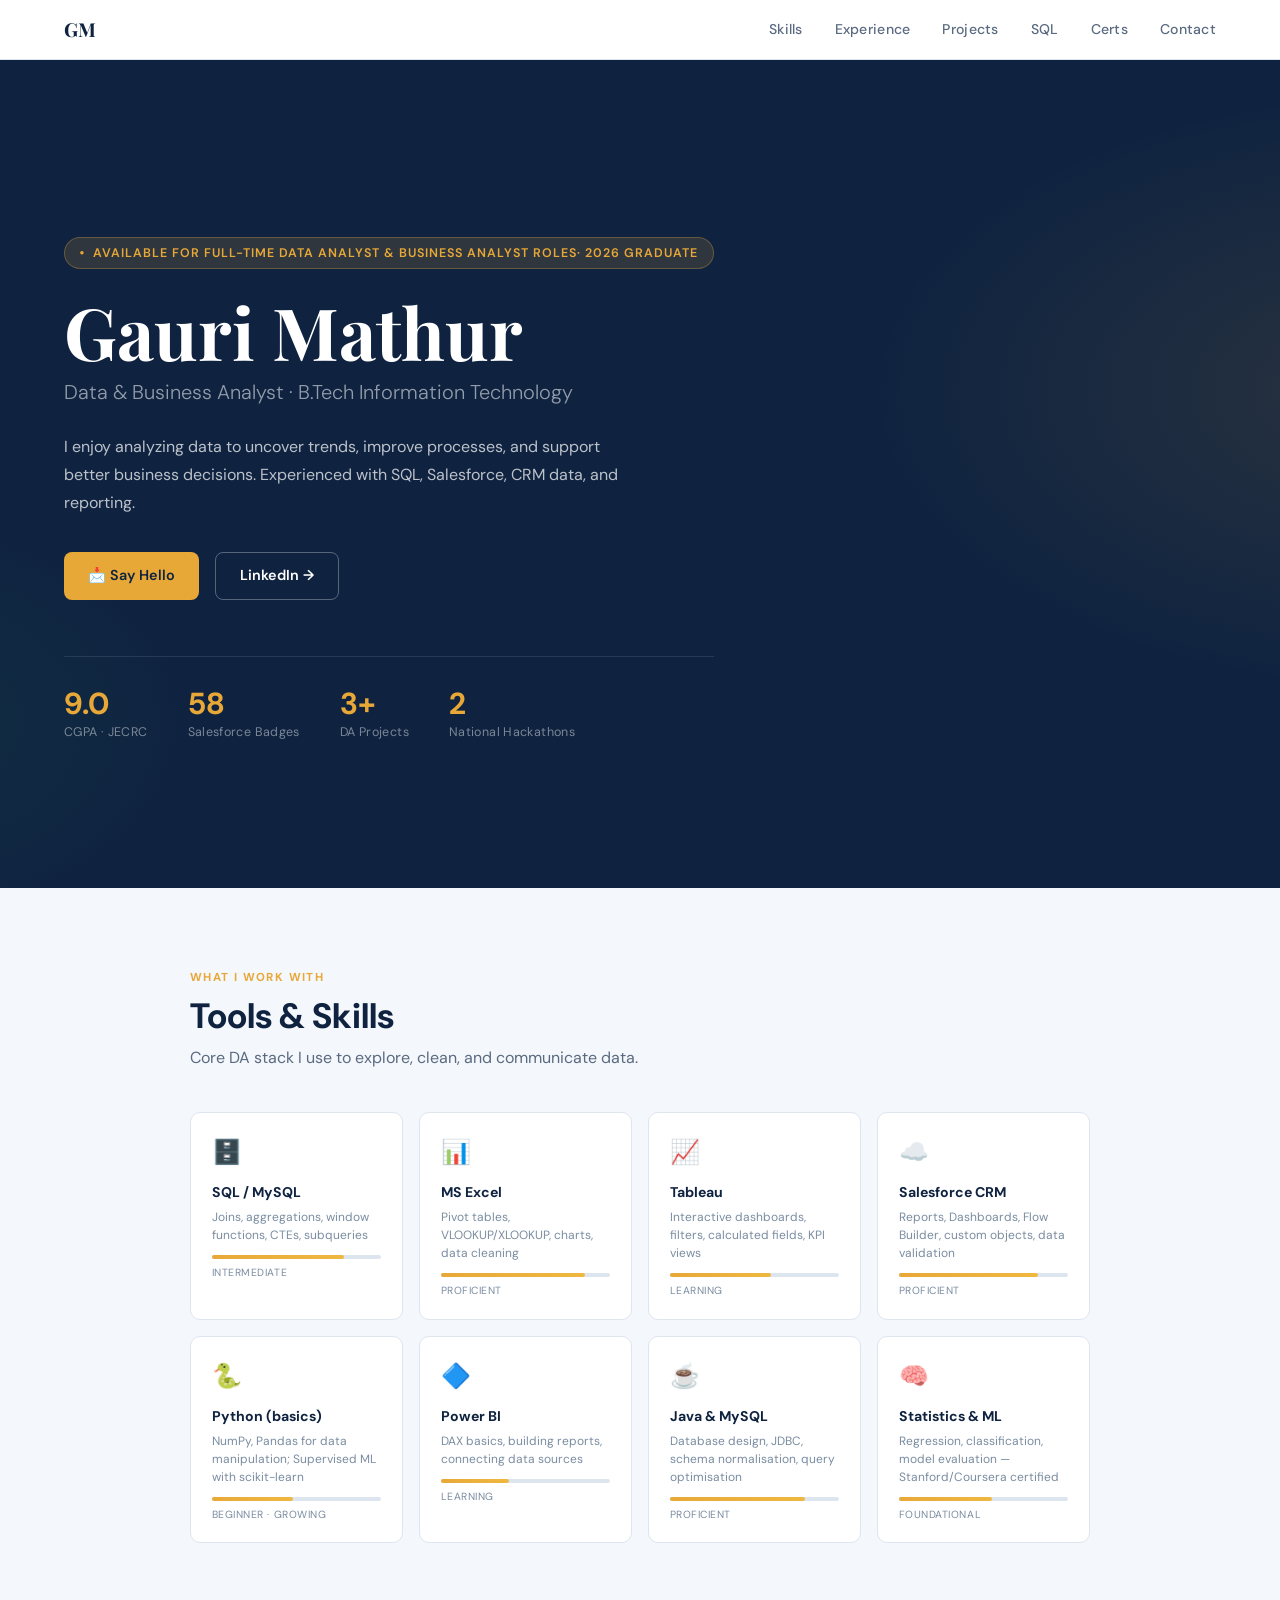
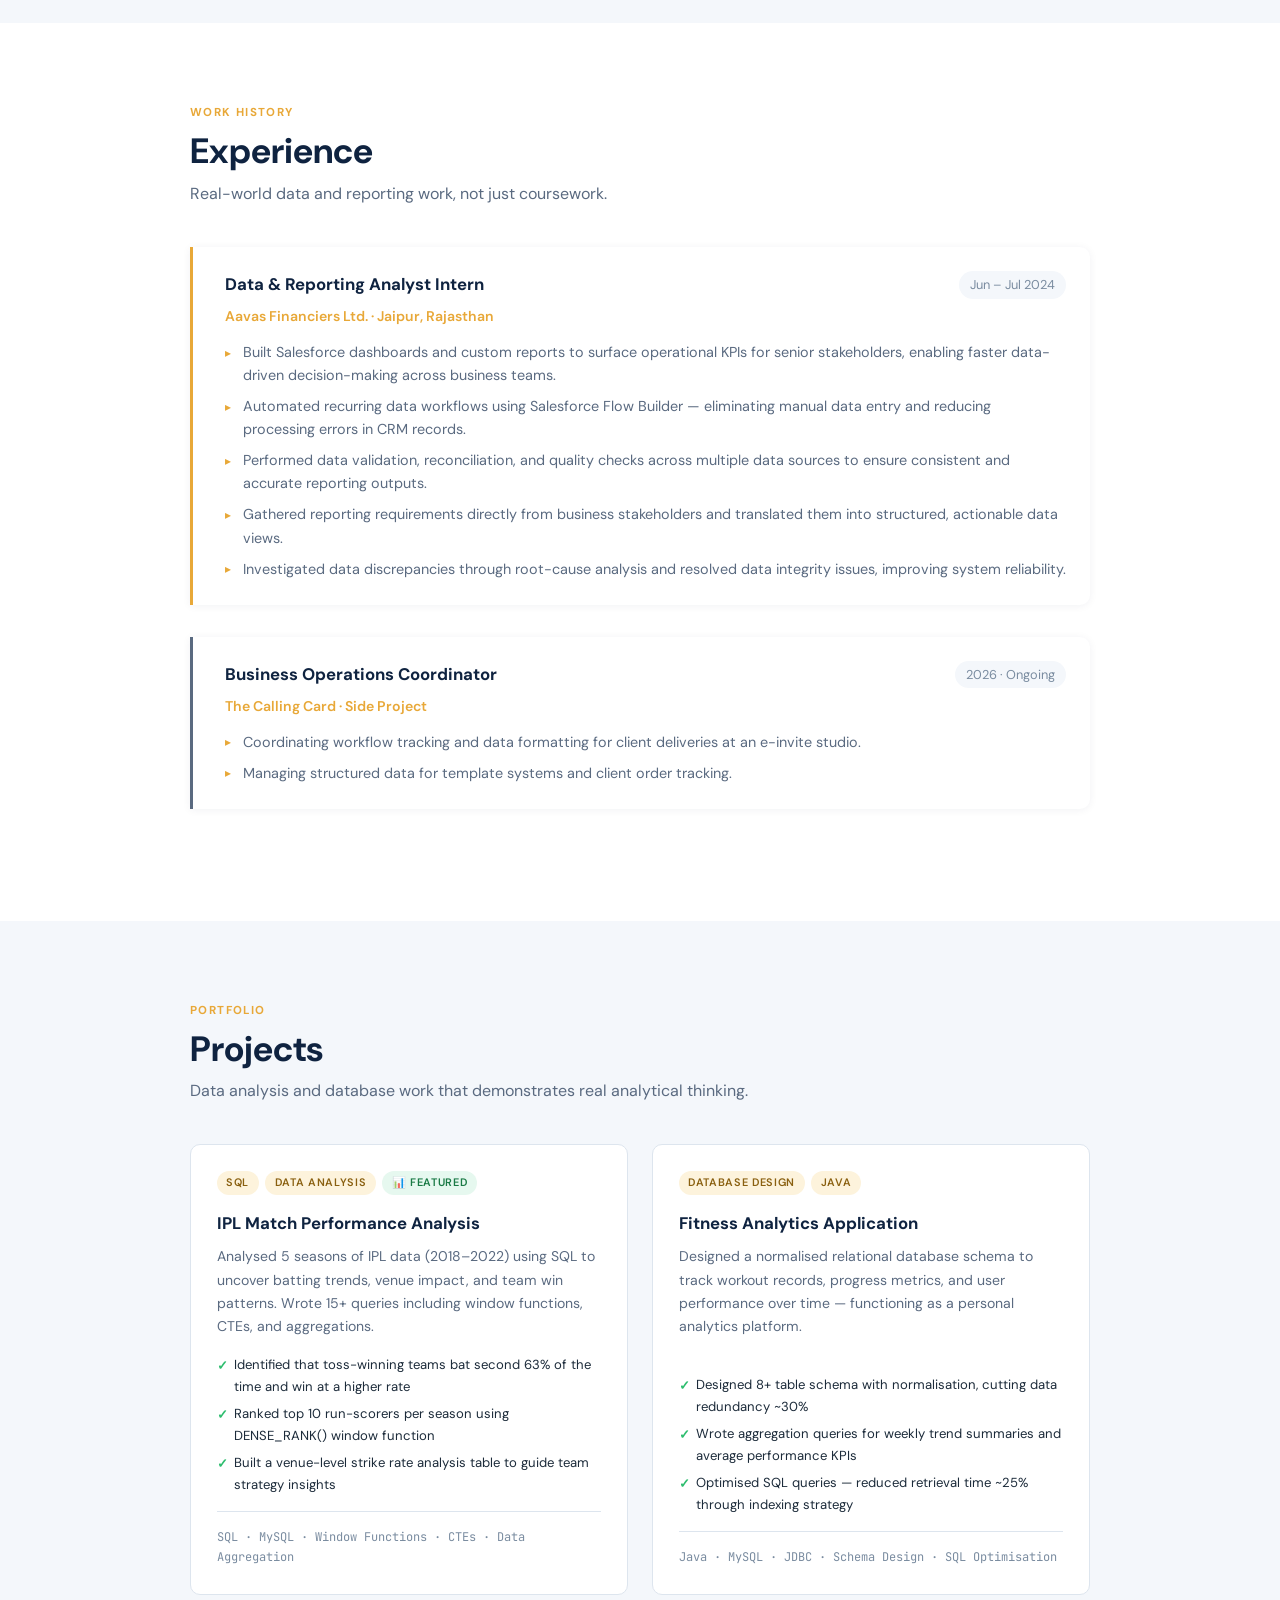
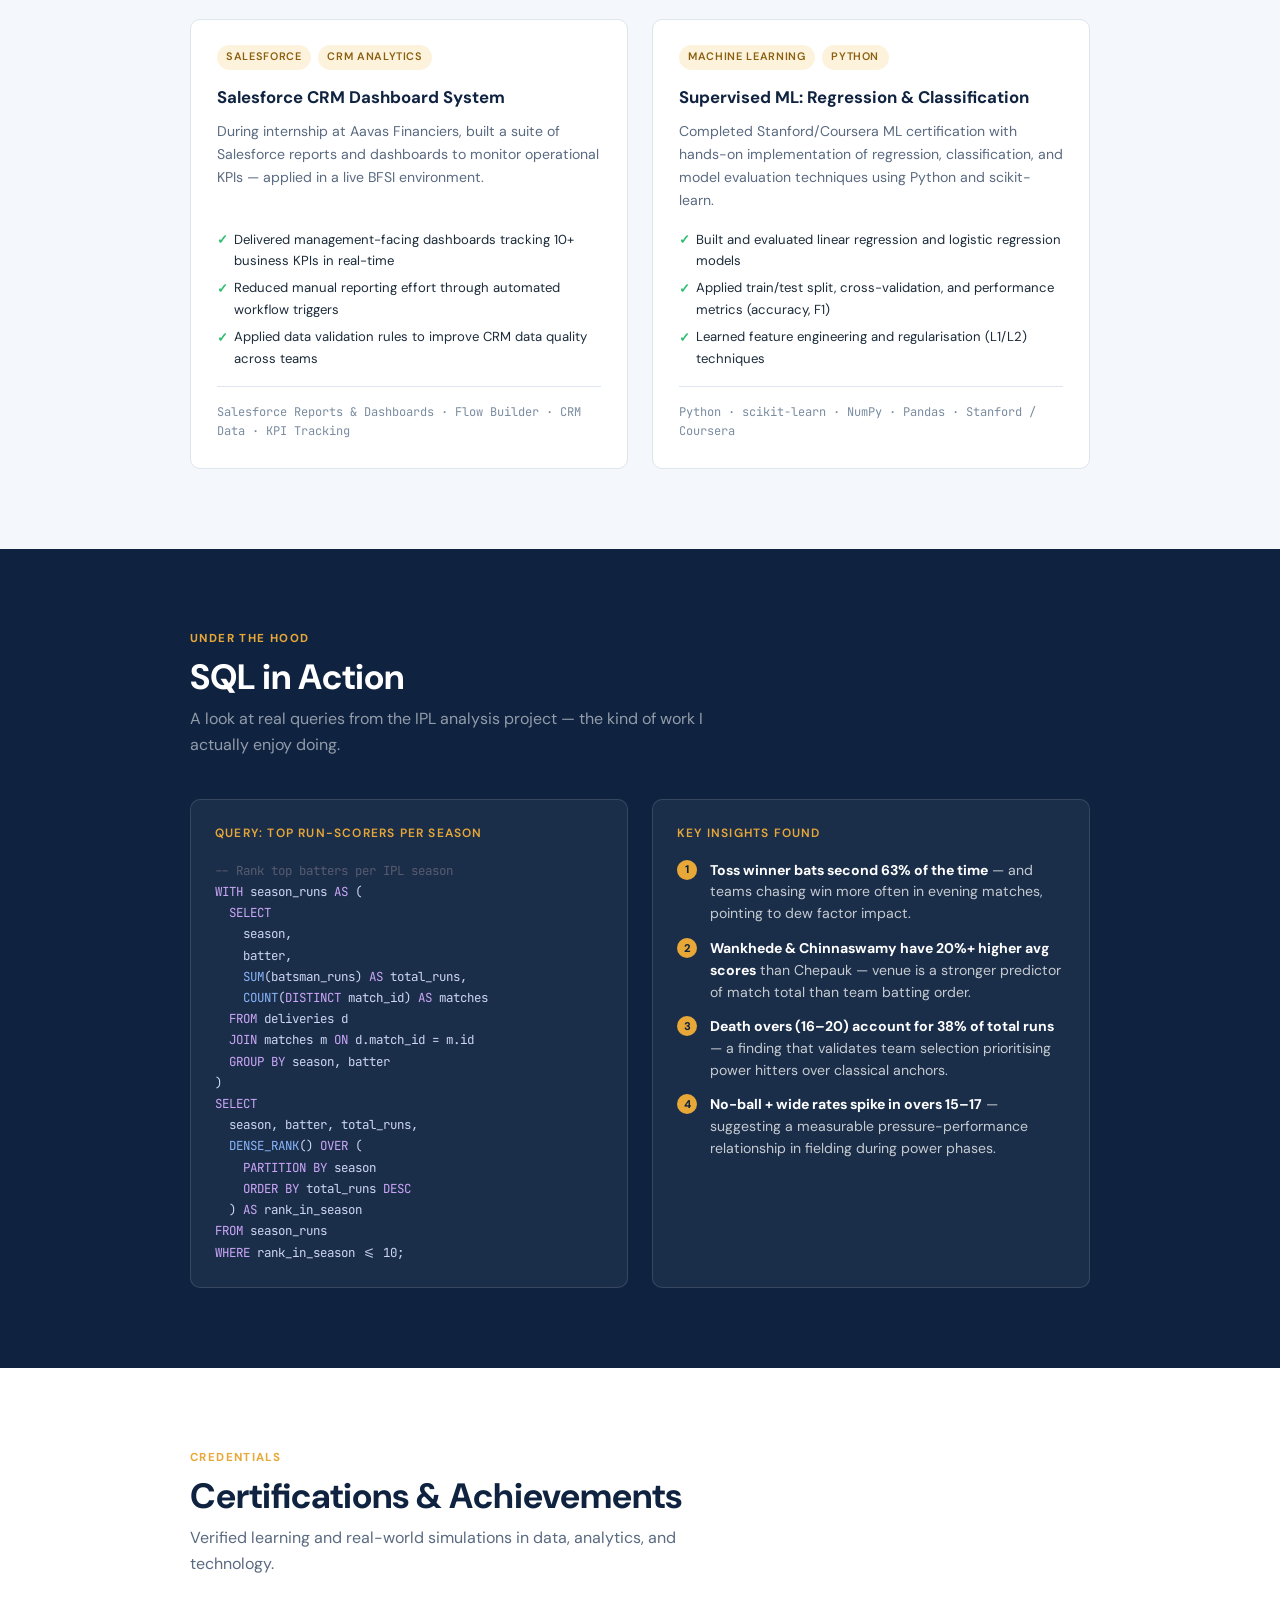
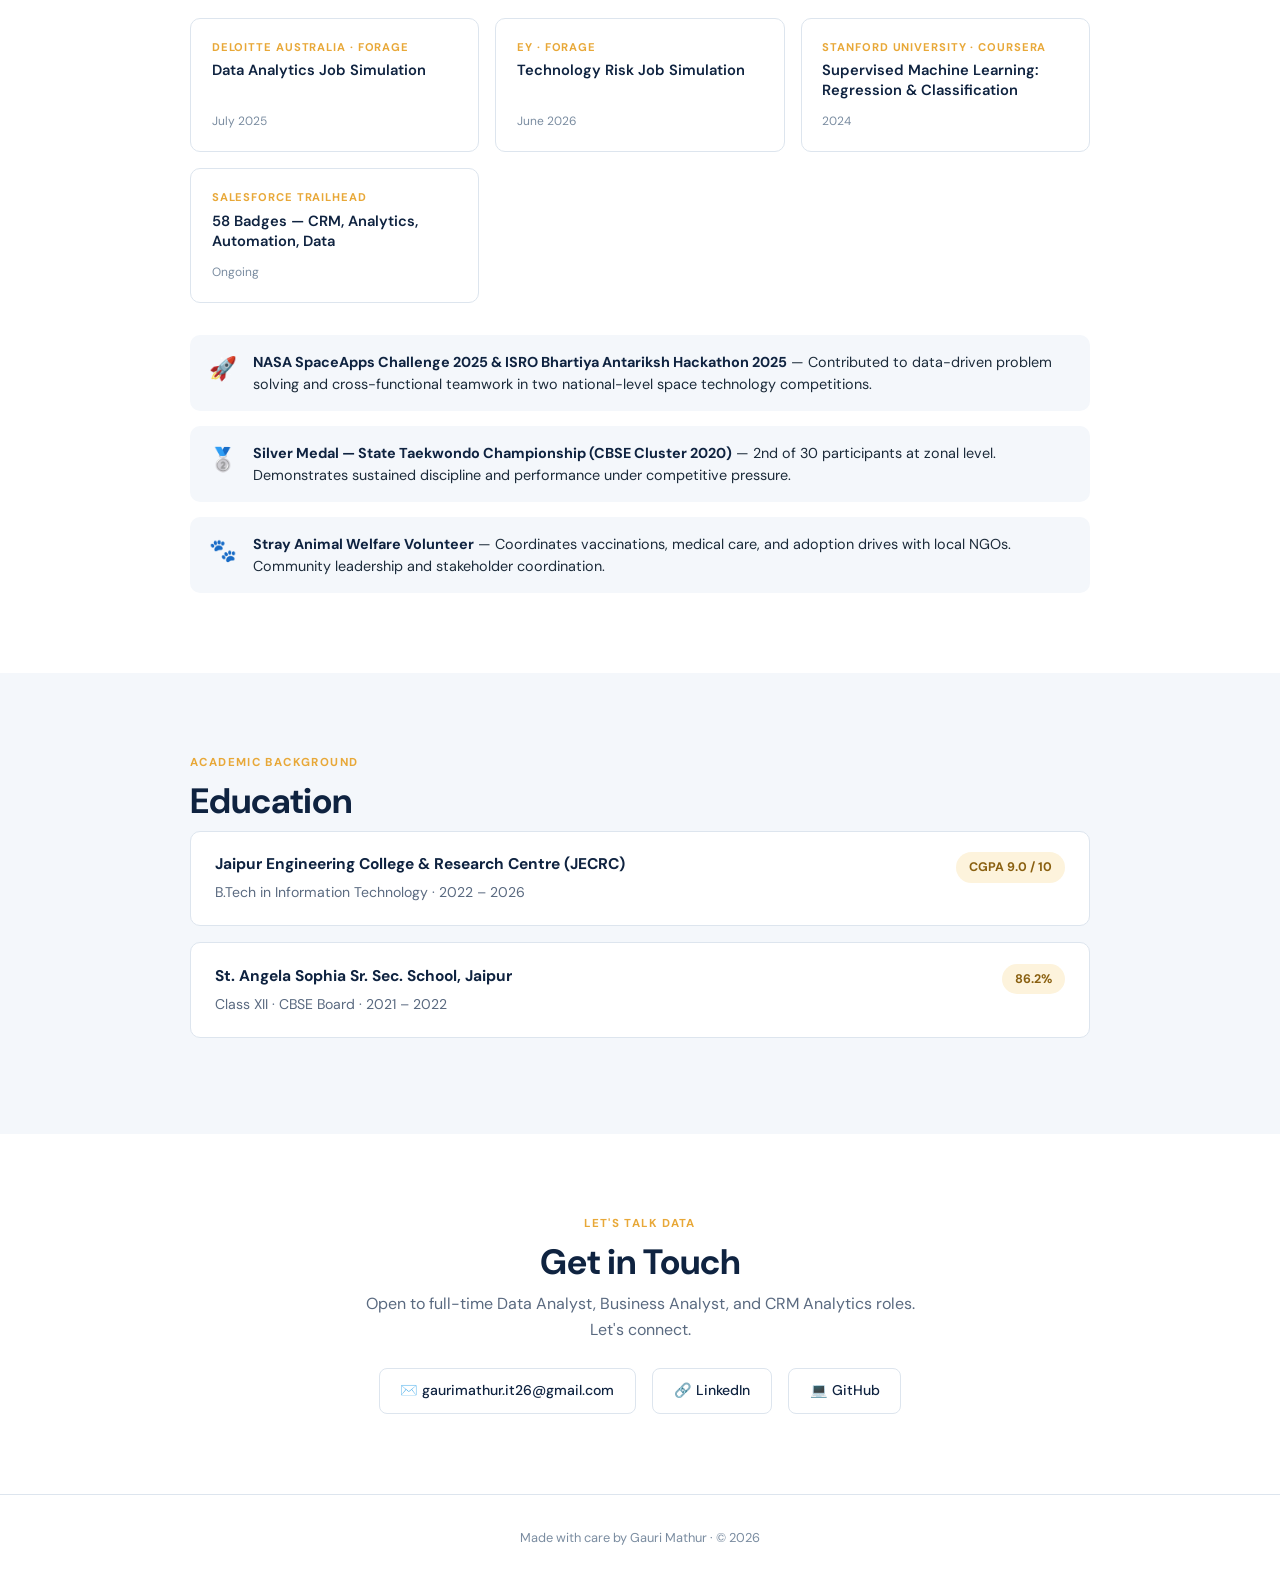
==== index.html @ 4545f0c1 "index.html" ====
<!DOCTYPE html>
<html lang="en">
<head>
  <meta charset="UTF-8" />
  <meta name="viewport" content="width=device-width, initial-scale=1.0" />
  <title>Gauri Mathur | Data Analyst</title>
  <link rel="preconnect" href="https://fonts.googleapis.com" />
  <link href="https://fonts.googleapis.com/css2?family=DM+Sans:ital,wght@0,300;0,400;0,500;0,600;1,400&family=Playfair+Display:wght@700&family=JetBrains+Mono:wght@400;500&display=swap" rel="stylesheet" />
  <style>
    *, *::before, *::after { box-sizing: border-box; margin: 0; padding: 0; }

    :root {
      --navy:    #0F2340;
      --navy-mid:#1A3560;
      --amber:   #E8A838;
      --amber-lt:#FDF3DC;
      --slate:   #5A6A80;
      --ice:     #F4F7FB;
      --white:   #FFFFFF;
      --text:    #1C2B3A;
      --muted:   #7A8CA0;
      --border:  #DDE5EE;
      --green:   #2DBD6E;
      --radius:  10px;
    }

    html { scroll-behavior: smooth; }

    body {
      font-family: 'DM Sans', sans-serif;
      color: var(--text);
      background: var(--white);
      line-height: 1.65;
      font-size: 16px;
    }

    /* ── NAV ── */
    nav {
      position: sticky; top: 0; z-index: 100;
      background: rgba(255,255,255,0.92);
      backdrop-filter: blur(12px);
      border-bottom: 1px solid var(--border);
      padding: 0 5%;
      display: flex; align-items: center; justify-content: space-between;
      height: 60px;
    }
    .nav-logo {
      font-family: 'Playfair Display', serif;
      font-size: 1.2rem; color: var(--navy); font-weight: 700;
      text-decoration: none;
    }
    .nav-links { display: flex; gap: 2rem; list-style: none; }
    .nav-links a {
      text-decoration: none; color: var(--slate);
      font-size: 0.88rem; font-weight: 500; letter-spacing: 0.02em;
      transition: color 0.2s;
    }
    .nav-links a:hover { color: var(--navy); }

    /* ── HERO ── */
    .hero {
      min-height: 92vh;
      background: var(--navy);
      display: flex; align-items: center;
      padding: 6rem 5% 4rem;
      position: relative; overflow: hidden;
    }
    .hero::before {
      content: '';
      position: absolute; inset: 0;
      background: radial-gradient(ellipse 70% 60% at 110% 40%, rgba(232,168,56,0.12) 0%, transparent 60%),
                  radial-gradient(ellipse 50% 50% at -10% 80%, rgba(45,189,110,0.08) 0%, transparent 50%);
    }
    .hero-inner { max-width: 820px; position: relative; z-index: 1; }
    .hero-eyebrow {
      display: inline-flex; align-items: center; gap: 0.5rem;
      background: rgba(232,168,56,0.15); border: 1px solid rgba(232,168,56,0.3);
      border-radius: 100px; padding: 0.3rem 0.9rem;
      font-size: 0.78rem; font-weight: 600; letter-spacing: 0.08em;
      color: var(--amber); text-transform: uppercase;
      margin-bottom: 1.4rem;
    }
    .hero-eyebrow::before { content: '●'; font-size: 0.5rem; animation: pulse 2s infinite; }
    @keyframes pulse { 0%,100%{opacity:1} 50%{opacity:0.3} }

    h1 {
      font-family: 'Playfair Display', serif;
      font-size: clamp(2.8rem, 6vw, 4.5rem);
      line-height: 1.1; color: var(--white);
      margin-bottom: 0.3rem;
    }
    .hero-sub {
      font-size: clamp(1rem, 2vw, 1.25rem);
      color: rgba(255,255,255,0.55);
      margin-bottom: 1.5rem; font-weight: 300;
    }
    .hero-desc {
      font-size: 1rem; color: rgba(255,255,255,0.72);
      max-width: 580px; margin-bottom: 2.2rem; line-height: 1.75;
    }
    .hero-ctas { display: flex; gap: 1rem; flex-wrap: wrap; }
    .btn {
      display: inline-flex; align-items: center; gap: 0.4rem;
      padding: 0.7rem 1.5rem; border-radius: 8px;
      font-size: 0.9rem; font-weight: 600; text-decoration: none;
      transition: all 0.2s; cursor: pointer; border: none;
    }
    .btn-amber { background: var(--amber); color: var(--navy); }
    .btn-amber:hover { background: #f0b840; transform: translateY(-1px); }
    .btn-outline { background: transparent; color: var(--white); border: 1.5px solid rgba(255,255,255,0.3); }
    .btn-outline:hover { border-color: rgba(255,255,255,0.7); background: rgba(255,255,255,0.07); }

    .hero-stats {
      margin-top: 3.5rem; display: flex; gap: 2.5rem; flex-wrap: wrap;
      padding-top: 2rem; border-top: 1px solid rgba(255,255,255,0.1);
    }
    .stat { }
    .stat-num { font-size: 1.9rem; font-weight: 700; color: var(--amber); line-height: 1; }
    .stat-label { font-size: 0.78rem; color: rgba(255,255,255,0.45); margin-top: 0.2rem; letter-spacing: 0.03em; }

    /* ── SECTIONS ── */
    section { padding: 5rem 5%; }
    .section-inner { max-width: 900px; margin: 0 auto; }
    .section-tag {
      font-size: 0.72rem; font-weight: 700; letter-spacing: 0.12em;
      color: var(--amber); text-transform: uppercase; margin-bottom: 0.5rem;
    }
    h2 {
      font-size: clamp(1.7rem, 3vw, 2.2rem);
      font-weight: 700; color: var(--navy); margin-bottom: 0.5rem; line-height: 1.2;
    }
    .section-lead { color: var(--slate); font-size: 1rem; margin-bottom: 2.5rem; max-width: 560px; }

    /* ── SKILLS DASHBOARD ── */
    #skills { background: var(--ice); }
    .skills-grid {
      display: grid;
      grid-template-columns: repeat(auto-fill, minmax(200px, 1fr));
      gap: 1rem;
    }
    .skill-card {
      background: var(--white); border-radius: var(--radius);
      border: 1px solid var(--border);
      padding: 1.2rem 1.3rem;
      transition: box-shadow 0.2s, transform 0.2s;
    }
    .skill-card:hover { box-shadow: 0 4px 20px rgba(15,35,64,0.1); transform: translateY(-2px); }
    .skill-card-icon { font-size: 1.5rem; margin-bottom: 0.6rem; }
    .skill-card-name { font-size: 0.88rem; font-weight: 700; color: var(--navy); margin-bottom: 0.25rem; }
    .skill-card-desc { font-size: 0.75rem; color: var(--muted); line-height: 1.5; }
    .skill-bar { margin-top: 0.7rem; height: 4px; background: var(--border); border-radius: 2px; }
    .skill-bar-fill { height: 100%; border-radius: 2px; background: linear-gradient(90deg, var(--amber), #f0b840); }
    .skill-level { font-size: 0.65rem; color: var(--muted); margin-top: 0.3rem; letter-spacing: 0.05em; }

    /* ── EXPERIENCE ── */
    .exp-card {
      border-left: 3px solid var(--amber);
      padding: 1.5rem 1.5rem 1.5rem 2rem;
      margin-bottom: 2rem;
      background: var(--white);
      border-radius: 0 var(--radius) var(--radius) 0;
      box-shadow: 0 1px 8px rgba(15,35,64,0.06);
    }
    .exp-header { display: flex; justify-content: space-between; flex-wrap: wrap; gap: 0.5rem; margin-bottom: 0.4rem; }
    .exp-title { font-size: 1.05rem; font-weight: 700; color: var(--navy); }
    .exp-date { font-size: 0.8rem; color: var(--muted); background: var(--ice); padding: 0.2rem 0.7rem; border-radius: 100px; white-space: nowrap; align-self: flex-start; }
    .exp-company { font-size: 0.88rem; color: var(--amber); font-weight: 600; margin-bottom: 0.8rem; }
    .exp-bullets { list-style: none; display: flex; flex-direction: column; gap: 0.5rem; }
    .exp-bullets li { font-size: 0.9rem; color: var(--slate); padding-left: 1.1rem; position: relative; line-height: 1.6; }
    .exp-bullets li::before { content: '▸'; position: absolute; left: 0; color: var(--amber); font-size: 0.75rem; top: 0.15rem; }

    /* ── PROJECTS ── */
    #projects { background: var(--ice); }
    .projects-grid { display: grid; gap: 1.5rem; grid-template-columns: repeat(auto-fill, minmax(380px, 1fr)); }
    .proj-card {
      background: var(--white); border-radius: var(--radius);
      border: 1px solid var(--border);
      padding: 1.6rem; display: flex; flex-direction: column;
      transition: box-shadow 0.2s, transform 0.2s;
    }
    .proj-card:hover { box-shadow: 0 6px 28px rgba(15,35,64,0.1); transform: translateY(-3px); }
    .proj-tag-row { display: flex; gap: 0.4rem; flex-wrap: wrap; margin-bottom: 0.9rem; }
    .proj-tag {
      font-size: 0.68rem; font-weight: 600; letter-spacing: 0.06em;
      padding: 0.2rem 0.6rem; border-radius: 100px;
      background: var(--amber-lt); color: #8a6010; text-transform: uppercase;
    }
    .proj-tag.green { background: #e6f8ef; color: #1a7a45; }
    .proj-title { font-size: 1.05rem; font-weight: 700; color: var(--navy); margin-bottom: 0.5rem; }
    .proj-desc { font-size: 0.88rem; color: var(--slate); flex: 1; line-height: 1.65; }
    .proj-outcomes { margin-top: 1rem; display: flex; flex-direction: column; gap: 0.35rem; }
    .proj-outcome { font-size: 0.82rem; color: var(--text); display: flex; align-items: flex-start; gap: 0.4rem; }
    .proj-outcome::before { content: '✓'; color: var(--green); font-weight: 700; flex-shrink: 0; margin-top: 0.05rem; }
    .proj-tech { margin-top: 1rem; padding-top: 1rem; border-top: 1px solid var(--border); font-size: 0.75rem; color: var(--muted); font-family: 'JetBrains Mono', monospace; }

    /* ── SQL PROJECT SHOWCASE ── */
    #sql-project { background: var(--navy); }
    #sql-project h2 { color: var(--white); }
    #sql-project .section-tag { color: var(--amber); }
    #sql-project .section-lead { color: rgba(255,255,255,0.55); }
    .sql-grid { display: grid; grid-template-columns: 1fr 1fr; gap: 1.5rem; }
    .sql-panel {
      background: rgba(255,255,255,0.05); border: 1px solid rgba(255,255,255,0.12);
      border-radius: var(--radius); padding: 1.5rem;
    }
    .sql-panel-title { font-size: 0.75rem; font-weight: 600; letter-spacing: 0.1em; color: var(--amber); text-transform: uppercase; margin-bottom: 1rem; }
    .code-block {
      font-family: 'JetBrains Mono', monospace;
      font-size: 0.78rem; line-height: 1.7;
      color: #cdd6f4;
      white-space: pre;
      overflow-x: auto;
    }
    .code-block .kw { color: #cba6f7; }
    .code-block .fn { color: #89b4fa; }
    .code-block .str { color: #a6e3a1; }
    .code-block .cm { color: #585b70; }
    .insight-list { list-style: none; display: flex; flex-direction: column; gap: 0.8rem; }
    .insight-item { display: flex; gap: 0.8rem; align-items: flex-start; }
    .insight-num {
      background: var(--amber); color: var(--navy); font-size: 0.7rem; font-weight: 800;
      width: 20px; height: 20px; border-radius: 50%; display: flex; align-items: center; justify-content: center; flex-shrink: 0;
    }
    .insight-text { font-size: 0.88rem; color: rgba(255,255,255,0.75); line-height: 1.55; }
    .insight-text strong { color: var(--white); }

    /* ── CERTIFICATIONS ── */
    .cert-grid { display: grid; grid-template-columns: repeat(auto-fill, minmax(260px, 1fr)); gap: 1rem; }
    .cert-card {
      border: 1px solid var(--border); border-radius: var(--radius);
      padding: 1.2rem 1.3rem;
      display: flex; flex-direction: column; gap: 0.3rem;
      transition: border-color 0.2s;
    }
    .cert-card:hover { border-color: var(--amber); }
    .cert-issuer { font-size: 0.7rem; font-weight: 700; color: var(--amber); text-transform: uppercase; letter-spacing: 0.08em; }
    .cert-name { font-size: 0.92rem; font-weight: 600; color: var(--navy); line-height: 1.35; }
    .cert-date { font-size: 0.75rem; color: var(--muted); margin-top: auto; padding-top: 0.4rem; }

    .achieve-list { display: flex; flex-direction: column; gap: 0.9rem; margin-top: 2rem; }
    .achieve-item {
      display: flex; gap: 1rem; align-items: flex-start;
      padding: 1rem 1.2rem; background: var(--ice); border-radius: var(--radius);
    }
    .achieve-icon { font-size: 1.4rem; flex-shrink: 0; }
    .achieve-text { font-size: 0.9rem; color: var(--text); line-height: 1.55; }
    .achieve-text strong { color: var(--navy); }

    /* ── EDUCATION ── */
    #education { background: var(--ice); }
    .edu-card {
      background: var(--white); border-radius: var(--radius); border: 1px solid var(--border);
      padding: 1.3rem 1.5rem; margin-bottom: 1rem;
      display: flex; justify-content: space-between; align-items: flex-start; flex-wrap: wrap; gap: 0.5rem;
    }
    .edu-name { font-weight: 700; color: var(--navy); font-size: 0.97rem; margin-bottom: 0.2rem; }
    .edu-degree { font-size: 0.88rem; color: var(--slate); }
    .edu-grade { background: var(--amber-lt); color: #8a6010; font-size: 0.78rem; font-weight: 700; padding: 0.3rem 0.8rem; border-radius: 100px; white-space: nowrap; align-self: flex-start; }

    /* ── CONTACT ── */
    #contact { text-align: center; }
    .contact-links { display: flex; justify-content: center; gap: 1rem; flex-wrap: wrap; margin-top: 1.5rem; }
    .contact-chip {
      display: inline-flex; align-items: center; gap: 0.5rem;
      padding: 0.65rem 1.3rem; border-radius: 8px;
      border: 1.5px solid var(--border); color: var(--navy);
      font-size: 0.88rem; font-weight: 500; text-decoration: none;
      transition: all 0.2s;
    }
    .contact-chip:hover { border-color: var(--navy); background: var(--ice); }

    /* ── FOOTER ── */
    footer {
      text-align: center; padding: 2rem 5%;
      border-top: 1px solid var(--border);
      font-size: 0.8rem; color: var(--muted);
    }

    /* ── RESPONSIVE ── */
    @media (max-width: 640px) {
      nav { padding: 0 4%; }
      .nav-links { gap: 1.2rem; }
      section { padding: 3.5rem 5%; }
      .sql-grid { grid-template-columns: 1fr; }
      .projects-grid { grid-template-columns: 1fr; }
      .hero-stats { gap: 1.5rem; }
    }
    @media (prefers-reduced-motion: reduce) {
      * { animation: none !important; transition: none !important; }
    }
  </style>
</head>
<body>

<!-- NAV -->
<nav>
  <a class="nav-logo" href="#">GM</a>
  <ul class="nav-links">
    <li><a href="#skills">Skills</a></li>
    <li><a href="#experience">Experience</a></li>
    <li><a href="#projects">Projects</a></li>
    <li><a href="#sql-project">SQL</a></li>
    <li><a href="#certifications">Certs</a></li>
    <li><a href="#contact">Contact</a></li>
  </ul>
</nav>

<!-- HERO -->
<section class="hero" id="home">
  <div class="hero-inner">
    <div class="hero-eyebrow">Available for Full-Time Data Analyst & Business Analyst Roles· 2026 Graduate</div>
    <h1>Gauri Mathur</h1>
    <p class="hero-sub">Data & Business Analyst · B.Tech Information Technology</p>
    <p class="hero-desc">
     I enjoy analyzing data to uncover trends, improve processes, and support better business decisions. Experienced with SQL, Salesforce, CRM data, and reporting.
    <div class="hero-ctas">
      <a class="btn btn-amber" href="mailto:gaurimathur.it26@gmail.com">📩 Say Hello</a>
      <a class="btn btn-outline" href="https://www.linkedin.com/in/gauri--mathur/" target="_blank">LinkedIn →</a>
    </div>
    <div class="hero-stats">
      <div class="stat"><div class="stat-num">9.0</div><div class="stat-label">CGPA · JECRC</div></div>
      <div class="stat"><div class="stat-num">58</div><div class="stat-label">Salesforce Badges</div></div>
      <div class="stat"><div class="stat-num">3+</div><div class="stat-label">DA Projects</div></div>
      <div class="stat"><div class="stat-num">2</div><div class="stat-label">National Hackathons</div></div>
    </div>
  </div>
</section>

<!-- SKILLS -->
<section id="skills">
  <div class="section-inner">
    <div class="section-tag">What I work with</div>
    <h2>Tools & Skills</h2>
    <p class="section-lead">Core DA stack I use to explore, clean, and communicate data.</p>
    <div class="skills-grid">
      <div class="skill-card">
        <div class="skill-card-icon">🗄️</div>
        <div class="skill-card-name">SQL / MySQL</div>
        <div class="skill-card-desc">Joins, aggregations, window functions, CTEs, subqueries</div>
        <div class="skill-bar"><div class="skill-bar-fill" style="width:78%"></div></div>
        <div class="skill-level">INTERMEDIATE</div>
      </div>
      <div class="skill-card">
        <div class="skill-card-icon">📊</div>
        <div class="skill-card-name">MS Excel</div>
        <div class="skill-card-desc">Pivot tables, VLOOKUP/XLOOKUP, charts, data cleaning</div>
        <div class="skill-bar"><div class="skill-bar-fill" style="width:85%"></div></div>
        <div class="skill-level">PROFICIENT</div>
      </div>
      <div class="skill-card">
        <div class="skill-card-icon">📈</div>
        <div class="skill-card-name">Tableau</div>
        <div class="skill-card-desc">Interactive dashboards, filters, calculated fields, KPI views</div>
        <div class="skill-bar"><div class="skill-bar-fill" style="width:60%"></div></div>
        <div class="skill-level">LEARNING</div>
      </div>
      <div class="skill-card">
        <div class="skill-card-icon">☁️</div>
        <div class="skill-card-name">Salesforce CRM</div>
        <div class="skill-card-desc">Reports, Dashboards, Flow Builder, custom objects, data validation</div>
        <div class="skill-bar"><div class="skill-bar-fill" style="width:82%"></div></div>
        <div class="skill-level">PROFICIENT</div>
      </div>
      <div class="skill-card">
        <div class="skill-card-icon">🐍</div>
        <div class="skill-card-name">Python (basics)</div>
        <div class="skill-card-desc">NumPy, Pandas for data manipulation; Supervised ML with scikit-learn</div>
        <div class="skill-bar"><div class="skill-bar-fill" style="width:48%"></div></div>
        <div class="skill-level">BEGINNER · GROWING</div>
      </div>
      <div class="skill-card">
        <div class="skill-card-icon">🔷</div>
        <div class="skill-card-name">Power BI</div>
        <div class="skill-card-desc">DAX basics, building reports, connecting data sources</div>
        <div class="skill-bar"><div class="skill-bar-fill" style="width:40%"></div></div>
        <div class="skill-level">LEARNING</div>
      </div>
      <div class="skill-card">
        <div class="skill-card-icon">☕</div>
        <div class="skill-card-name">Java & MySQL</div>
        <div class="skill-card-desc">Database design, JDBC, schema normalisation, query optimisation</div>
        <div class="skill-bar"><div class="skill-bar-fill" style="width:80%"></div></div>
        <div class="skill-level">PROFICIENT</div>
      </div>
      <div class="skill-card">
        <div class="skill-card-icon">🧠</div>
        <div class="skill-card-name">Statistics & ML</div>
        <div class="skill-card-desc">Regression, classification, model evaluation — Stanford/Coursera certified</div>
        <div class="skill-bar"><div class="skill-bar-fill" style="width:55%"></div></div>
        <div class="skill-level">FOUNDATIONAL</div>
      </div>
    </div>
  </div>
</section>

<!-- EXPERIENCE -->
<section id="experience">
  <div class="section-inner">
    <div class="section-tag">Work History</div>
    <h2>Experience</h2>
    <p class="section-lead">Real-world data and reporting work, not just coursework.</p>

    <div class="exp-card">
      <div class="exp-header">
        <div class="exp-title">Data & Reporting Analyst Intern</div>
        <div class="exp-date">Jun – Jul 2024</div>
      </div>
      <div class="exp-company">Aavas Financiers Ltd. · Jaipur, Rajasthan</div>
      <ul class="exp-bullets">
        <li>Built Salesforce dashboards and custom reports to surface operational KPIs for senior stakeholders, enabling faster data-driven decision-making across business teams.</li>
        <li>Automated recurring data workflows using Salesforce Flow Builder — eliminating manual data entry and reducing processing errors in CRM records.</li>
        <li>Performed data validation, reconciliation, and quality checks across multiple data sources to ensure consistent and accurate reporting outputs.</li>
        <li>Gathered reporting requirements directly from business stakeholders and translated them into structured, actionable data views.</li>
        <li>Investigated data discrepancies through root-cause analysis and resolved data integrity issues, improving system reliability.</li>
      </ul>
    </div>

    <div class="exp-card" style="border-left-color: var(--slate);">
      <div class="exp-header">
        <div class="exp-title">Business Operations Coordinator</div>
        <div class="exp-date">2026 · Ongoing</div>
      </div>
      <div class="exp-company">The Calling Card · Side Project</div>
      <ul class="exp-bullets">
        <li>Coordinating workflow tracking and data formatting for client deliveries at an e-invite studio.</li>
        <li>Managing structured data for template systems and client order tracking.</li>
      </ul>
    </div>
  </div>
</section>

<!-- PROJECTS -->
<section id="projects">
  <div class="section-inner">
    <div class="section-tag">Portfolio</div>
    <h2>Projects</h2>
    <p class="section-lead">Data analysis and database work that demonstrates real analytical thinking.</p>
    <div class="projects-grid">

      <div class="proj-card">
        <div class="proj-tag-row">
          <span class="proj-tag">SQL</span>
          <span class="proj-tag">Data Analysis</span>
          <span class="proj-tag green">📊 Featured</span>
        </div>
        <div class="proj-title">IPL Match Performance Analysis</div>
        <div class="proj-desc">Analysed 5 seasons of IPL data (2018–2022) using SQL to uncover batting trends, venue impact, and team win patterns. Wrote 15+ queries including window functions, CTEs, and aggregations.</div>
        <div class="proj-outcomes">
          <div class="proj-outcome">Identified that toss-winning teams bat second 63% of the time and win at a higher rate</div>
          <div class="proj-outcome">Ranked top 10 run-scorers per season using DENSE_RANK() window function</div>
          <div class="proj-outcome">Built a venue-level strike rate analysis table to guide team strategy insights</div>
        </div>
        <div class="proj-tech">SQL · MySQL · Window Functions · CTEs · Data Aggregation</div>
      </div>

      <div class="proj-card">
        <div class="proj-tag-row">
          <span class="proj-tag">Database Design</span>
          <span class="proj-tag">Java</span>
        </div>
        <div class="proj-title">Fitness Analytics Application</div>
        <div class="proj-desc">Designed a normalised relational database schema to track workout records, progress metrics, and user performance over time — functioning as a personal analytics platform.</div>
        <div class="proj-outcomes">
          <div class="proj-outcome">Designed 8+ table schema with normalisation, cutting data redundancy ~30%</div>
          <div class="proj-outcome">Wrote aggregation queries for weekly trend summaries and average performance KPIs</div>
          <div class="proj-outcome">Optimised SQL queries — reduced retrieval time ~25% through indexing strategy</div>
        </div>
        <div class="proj-tech">Java · MySQL · JDBC · Schema Design · SQL Optimisation</div>
      </div>

      <div class="proj-card">
        <div class="proj-tag-row">
          <span class="proj-tag">Salesforce</span>
          <span class="proj-tag">CRM Analytics</span>
        </div>
        <div class="proj-title">Salesforce CRM Dashboard System</div>
        <div class="proj-desc">During internship at Aavas Financiers, built a suite of Salesforce reports and dashboards to monitor operational KPIs — applied in a live BFSI environment.</div>
        <div class="proj-outcomes">
          <div class="proj-outcome">Delivered management-facing dashboards tracking 10+ business KPIs in real-time</div>
          <div class="proj-outcome">Reduced manual reporting effort through automated workflow triggers</div>
          <div class="proj-outcome">Applied data validation rules to improve CRM data quality across teams</div>
        </div>
        <div class="proj-tech">Salesforce Reports & Dashboards · Flow Builder · CRM Data · KPI Tracking</div>
      </div>

      <div class="proj-card">
        <div class="proj-tag-row">
          <span class="proj-tag">Machine Learning</span>
          <span class="proj-tag">Python</span>
        </div>
        <div class="proj-title">Supervised ML: Regression & Classification</div>
        <div class="proj-desc">Completed Stanford/Coursera ML certification with hands-on implementation of regression, classification, and model evaluation techniques using Python and scikit-learn.</div>
        <div class="proj-outcomes">
          <div class="proj-outcome">Built and evaluated linear regression and logistic regression models</div>
          <div class="proj-outcome">Applied train/test split, cross-validation, and performance metrics (accuracy, F1)</div>
          <div class="proj-outcome">Learned feature engineering and regularisation (L1/L2) techniques</div>
        </div>
        <div class="proj-tech">Python · scikit-learn · NumPy · Pandas · Stanford / Coursera</div>
      </div>

    </div>
  </div>
</section>

<!-- SQL PROJECT DEEP DIVE -->
<section id="sql-project">
  <div class="section-inner">
    <div class="section-tag">Under the hood</div>
    <h2>SQL in Action</h2>
    <p class="section-lead">A look at real queries from the IPL analysis project — the kind of work I actually enjoy doing.</p>
    <div class="sql-grid">
      <div class="sql-panel">
        <div class="sql-panel-title">Query: Top run-scorers per season</div>
        <div class="code-block"><span class="cm">-- Rank top batters per IPL season</span>
<span class="kw">WITH</span> season_runs <span class="kw">AS</span> (
  <span class="kw">SELECT</span>
    season,
    batter,
    <span class="fn">SUM</span>(batsman_runs) <span class="kw">AS</span> total_runs,
    <span class="fn">COUNT</span>(<span class="kw">DISTINCT</span> match_id) <span class="kw">AS</span> matches
  <span class="kw">FROM</span> deliveries d
  <span class="kw">JOIN</span> matches m <span class="kw">ON</span> d.match_id = m.id
  <span class="kw">GROUP BY</span> season, batter
)
<span class="kw">SELECT</span>
  season, batter, total_runs,
  <span class="fn">DENSE_RANK</span>() <span class="kw">OVER</span> (
    <span class="kw">PARTITION BY</span> season
    <span class="kw">ORDER BY</span> total_runs <span class="kw">DESC</span>
  ) <span class="kw">AS</span> rank_in_season
<span class="kw">FROM</span> season_runs
<span class="kw">WHERE</span> rank_in_season &lt;= 10;</div>
      </div>
      <div class="sql-panel">
        <div class="sql-panel-title">Key Insights Found</div>
        <ul class="insight-list">
          <li class="insight-item">
            <div class="insight-num">1</div>
            <div class="insight-text"><strong>Toss winner bats second 63% of the time</strong> — and teams chasing win more often in evening matches, pointing to dew factor impact.</div>
          </li>
          <li class="insight-item">
            <div class="insight-num">2</div>
            <div class="insight-text"><strong>Wankhede & Chinnaswamy have 20%+ higher avg scores</strong> than Chepauk — venue is a stronger predictor of match total than team batting order.</div>
          </li>
          <li class="insight-item">
            <div class="insight-num">3</div>
            <div class="insight-text"><strong>Death overs (16–20) account for 38% of total runs</strong> — a finding that validates team selection prioritising power hitters over classical anchors.</div>
          </li>
          <li class="insight-item">
            <div class="insight-num">4</div>
            <div class="insight-text"><strong>No-ball + wide rates spike in overs 15–17</strong> — suggesting a measurable pressure-performance relationship in fielding during power phases.</div>
          </li>
        </ul>
      </div>
    </div>
  </div>
</section>

<!-- CERTIFICATIONS -->
<section id="certifications">
  <div class="section-inner">
    <div class="section-tag">Credentials</div>
    <h2>Certifications & Achievements</h2>
    <p class="section-lead">Verified learning and real-world simulations in data, analytics, and technology.</p>
    <div class="cert-grid">
      <div class="cert-card">
        <div class="cert-issuer">Deloitte Australia · Forage</div>
        <div class="cert-name">Data Analytics Job Simulation</div>
        <div class="cert-date">July 2025</div>
      </div>
      <div class="cert-card">
        <div class="cert-issuer">EY · Forage</div>
        <div class="cert-name">Technology Risk Job Simulation</div>
        <div class="cert-date">June 2026</div>
      </div>
      <div class="cert-card">
        <div class="cert-issuer">Stanford University · Coursera</div>
        <div class="cert-name">Supervised Machine Learning: Regression & Classification</div>
        <div class="cert-date">2024</div>
      </div>
      <div class="cert-card">
        <div class="cert-issuer">Salesforce Trailhead</div>
        <div class="cert-name">58 Badges — CRM, Analytics, Automation, Data</div>
        <div class="cert-date">Ongoing</div>
      </div>
    </div>

    <div class="achieve-list">
      <div class="achieve-item">
        <div class="achieve-icon">🚀</div>
        <div class="achieve-text"><strong>NASA SpaceApps Challenge 2025 & ISRO Bhartiya Antariksh Hackathon 2025</strong> — Contributed to data-driven problem solving and cross-functional teamwork in two national-level space technology competitions.</div>
      </div>
      <div class="achieve-item">
        <div class="achieve-icon">🥈</div>
        <div class="achieve-text"><strong>Silver Medal — State Taekwondo Championship (CBSE Cluster 2020)</strong> — 2nd of 30 participants at zonal level. Demonstrates sustained discipline and performance under competitive pressure.</div>
      </div>
      <div class="achieve-item">
        <div class="achieve-icon">🐾</div>
        <div class="achieve-text"><strong>Stray Animal Welfare Volunteer</strong> — Coordinates vaccinations, medical care, and adoption drives with local NGOs. Community leadership and stakeholder coordination.</div>
      </div>
    </div>
  </div>
</section>

<!-- EDUCATION -->
<section id="education">
  <div class="section-inner">
    <div class="section-tag">Academic Background</div>
    <h2>Education</h2>
    <div class="edu-card">
      <div>
        <div class="edu-name">Jaipur Engineering College & Research Centre (JECRC)</div>
        <div class="edu-degree">B.Tech in Information Technology · 2022 – 2026</div>
      </div>
      <div class="edu-grade">CGPA 9.0 / 10</div>
    </div>
    <div class="edu-card">
      <div>
        <div class="edu-name">St. Angela Sophia Sr. Sec. School, Jaipur</div>
        <div class="edu-degree">Class XII · CBSE Board · 2021 – 2022</div>
      </div>
      <div class="edu-grade">86.2%</div>
    </div>
  </div>
</section>

<!-- CONTACT -->
<section id="contact">
  <div class="section-inner">
    <div class="section-tag">Let's talk data</div>
    <h2>Get in Touch</h2>
    <p class="section-lead" style="margin: 0.5rem auto 0; text-align:center;">Open to full-time Data Analyst, Business Analyst, and CRM Analytics roles. Let's connect.</p>
    <div class="contact-links">
      <a class="contact-chip" href="mailto:gaurimathur.it26@gmail.com">✉️ gaurimathur.it26@gmail.com</a>
      <a class="contact-chip" href="https://www.linkedin.com/in/gauri--mathur/" target="_blank">🔗 LinkedIn</a>
      <a class="contact-chip" href="https://github.com/gauri-mathur31" target="_blank">💻 GitHub</a>
    </div>
  </div>
</section>

<footer>Made with care by Gauri Mathur · © 2026</footer>

</body>
</html>
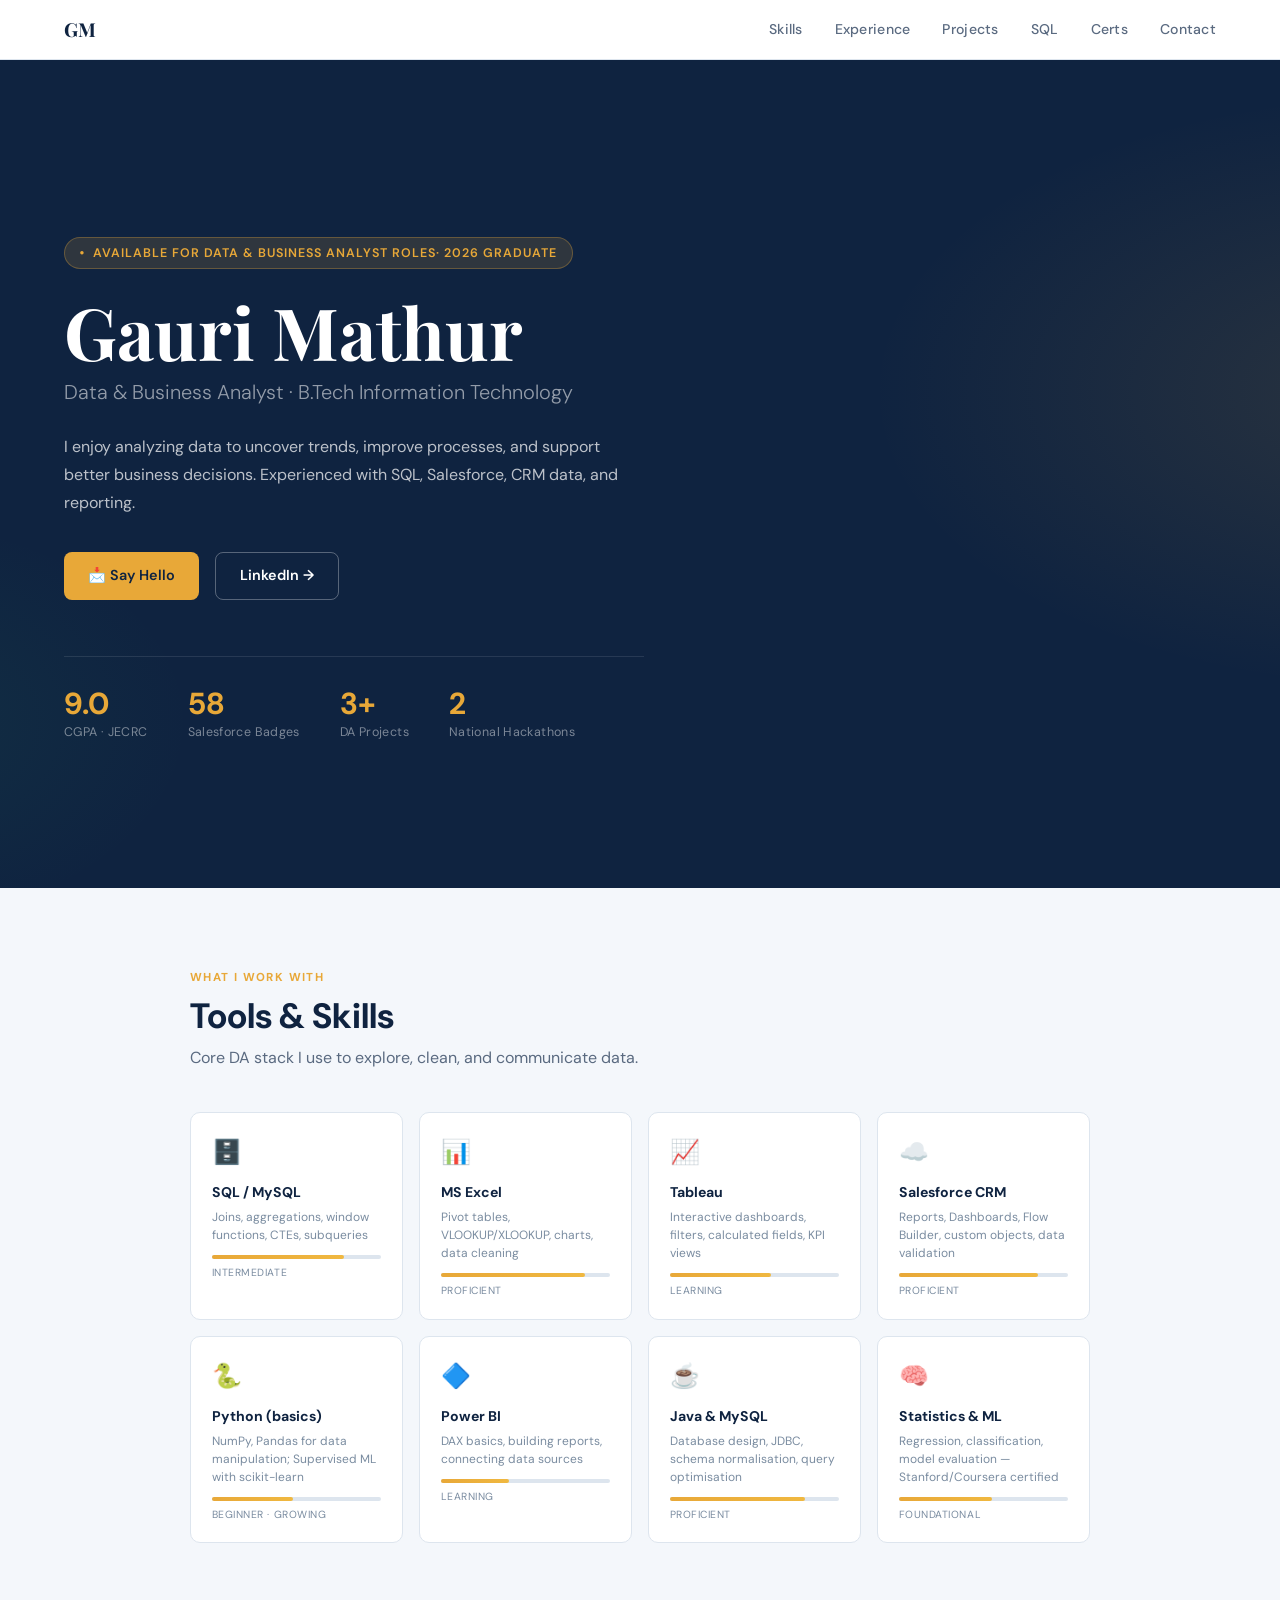
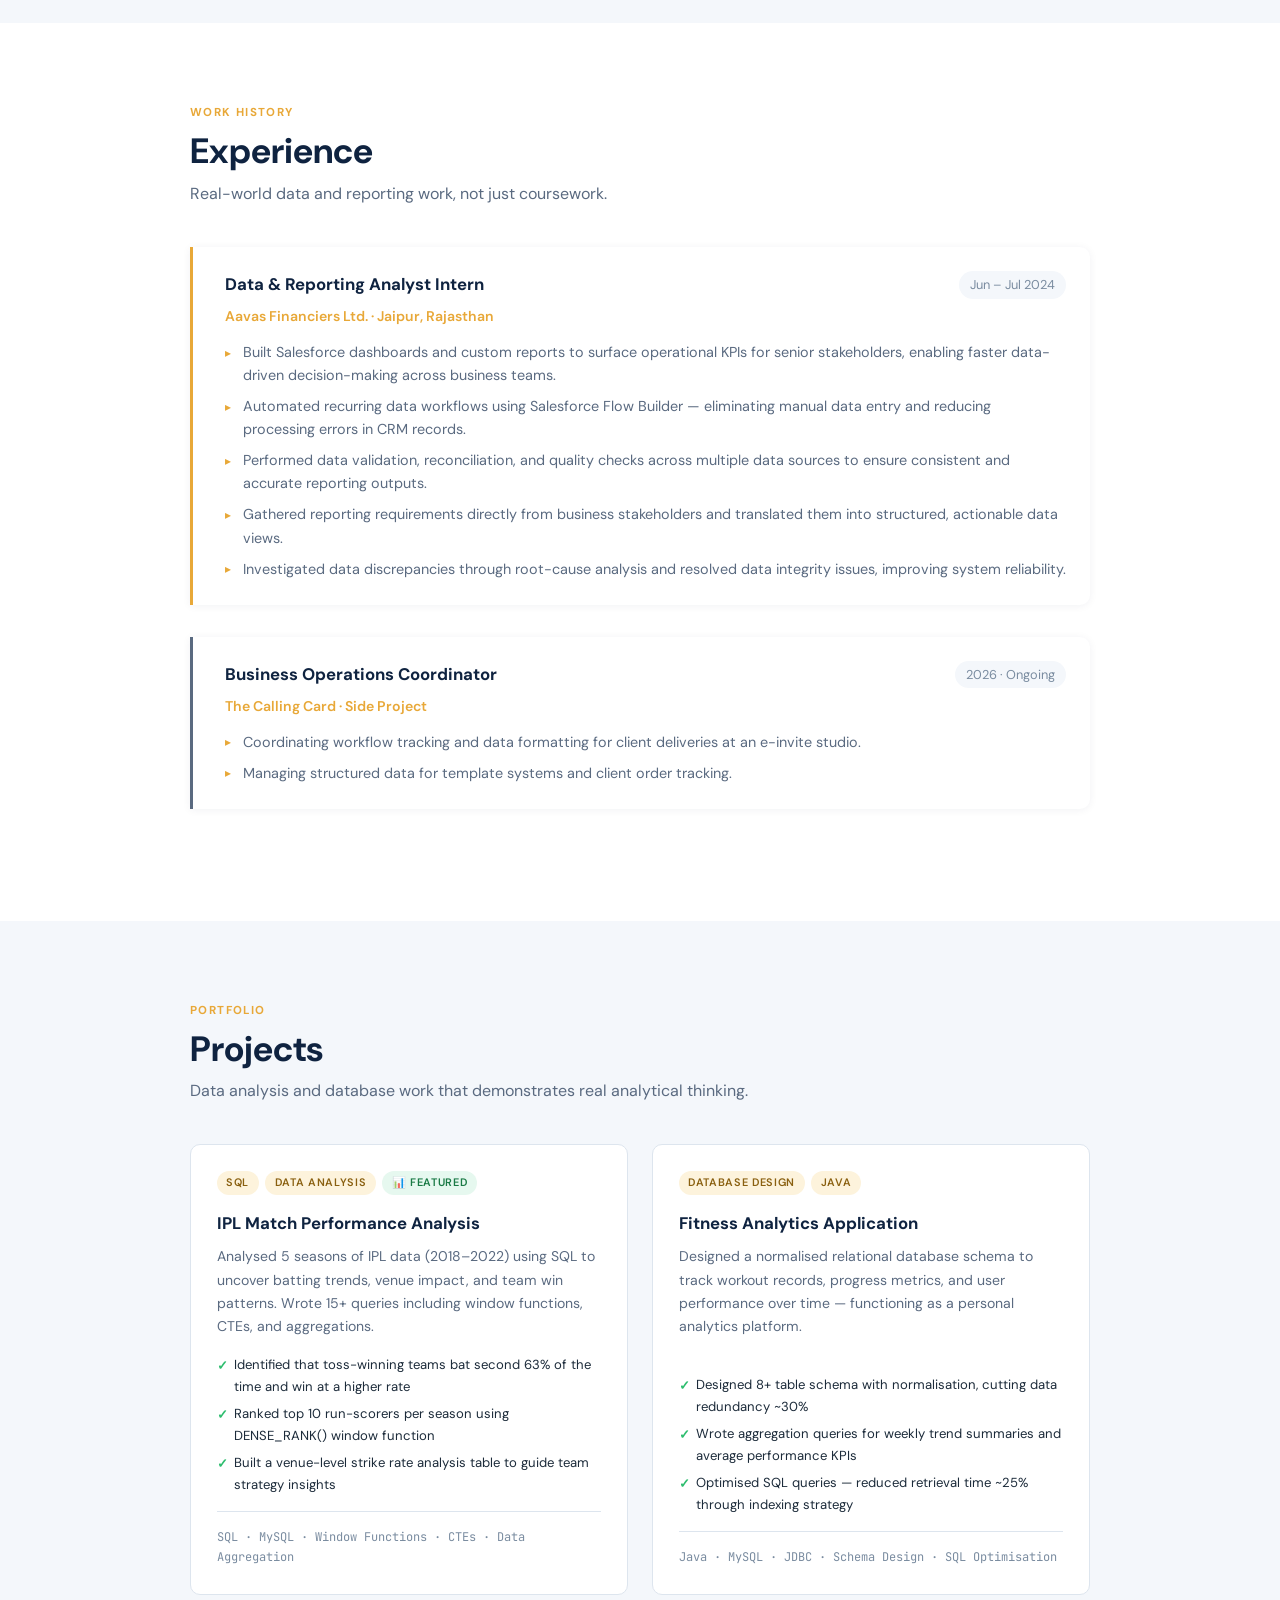
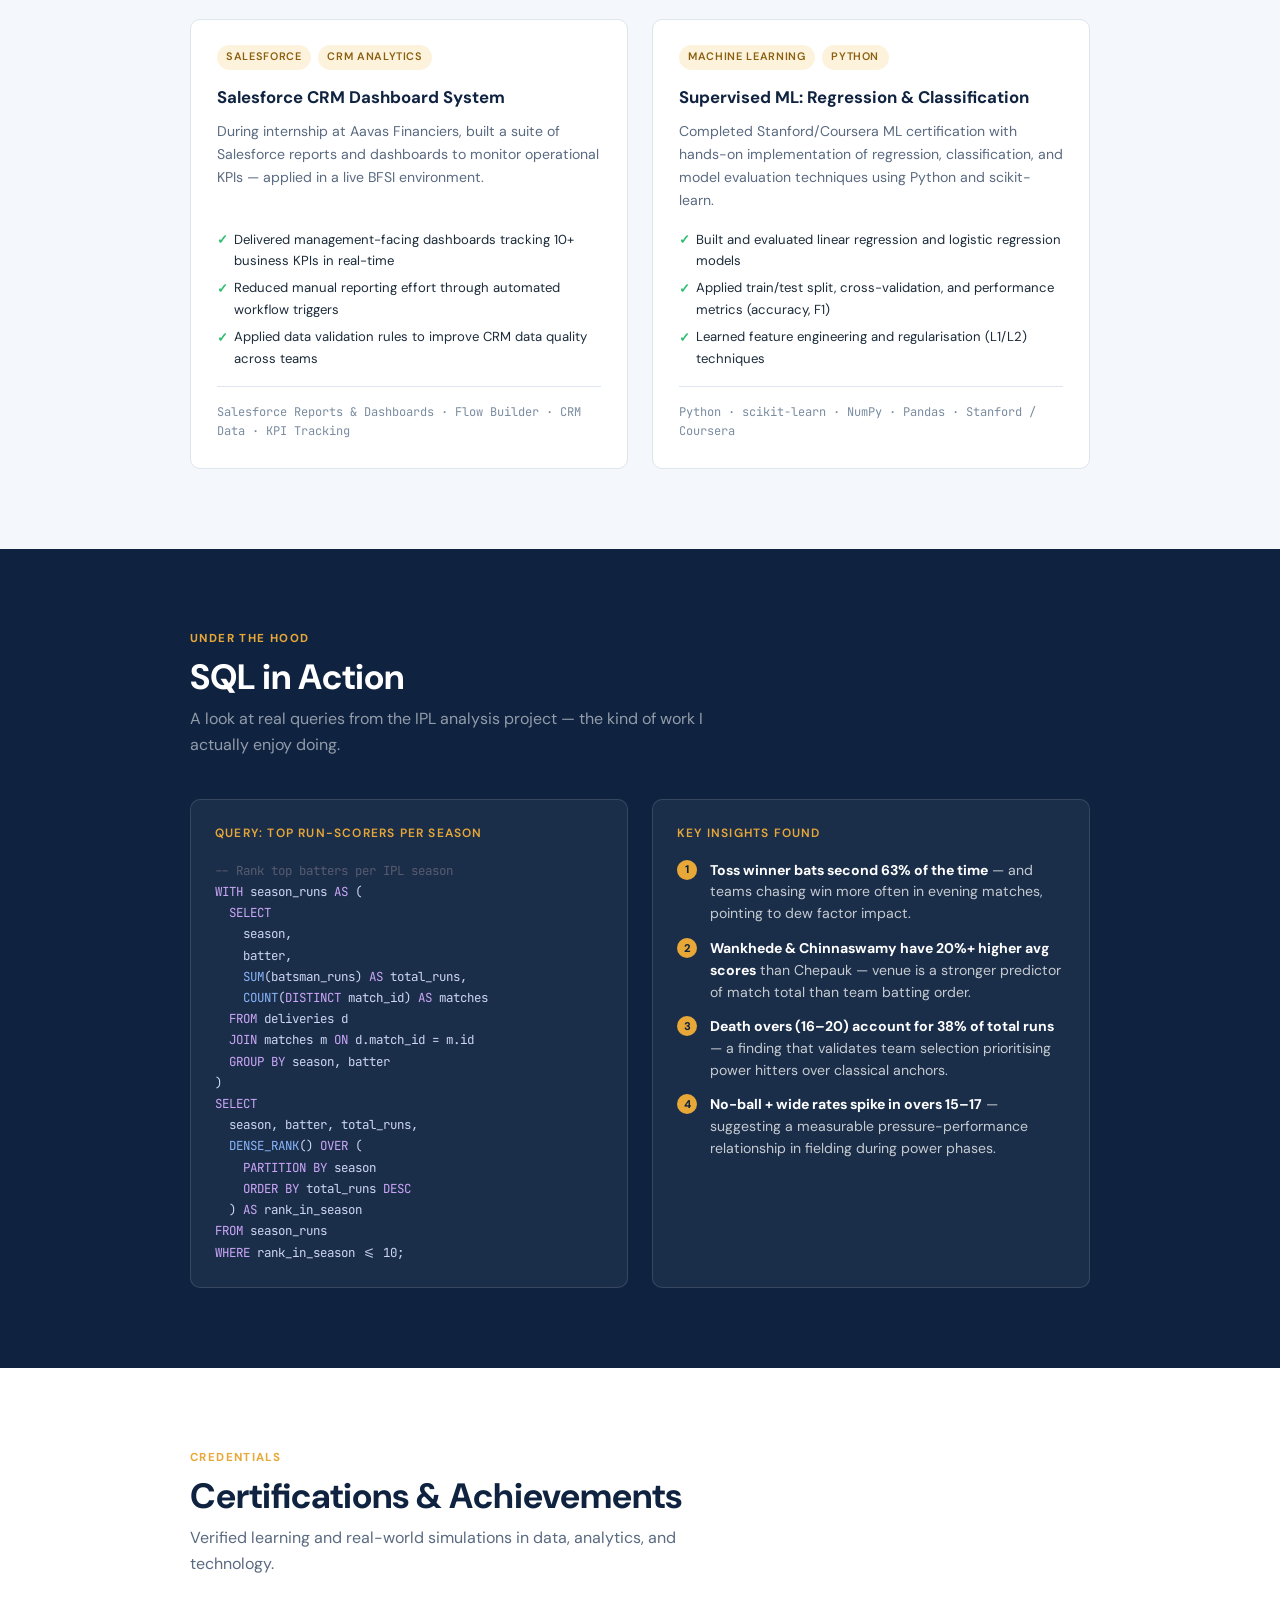
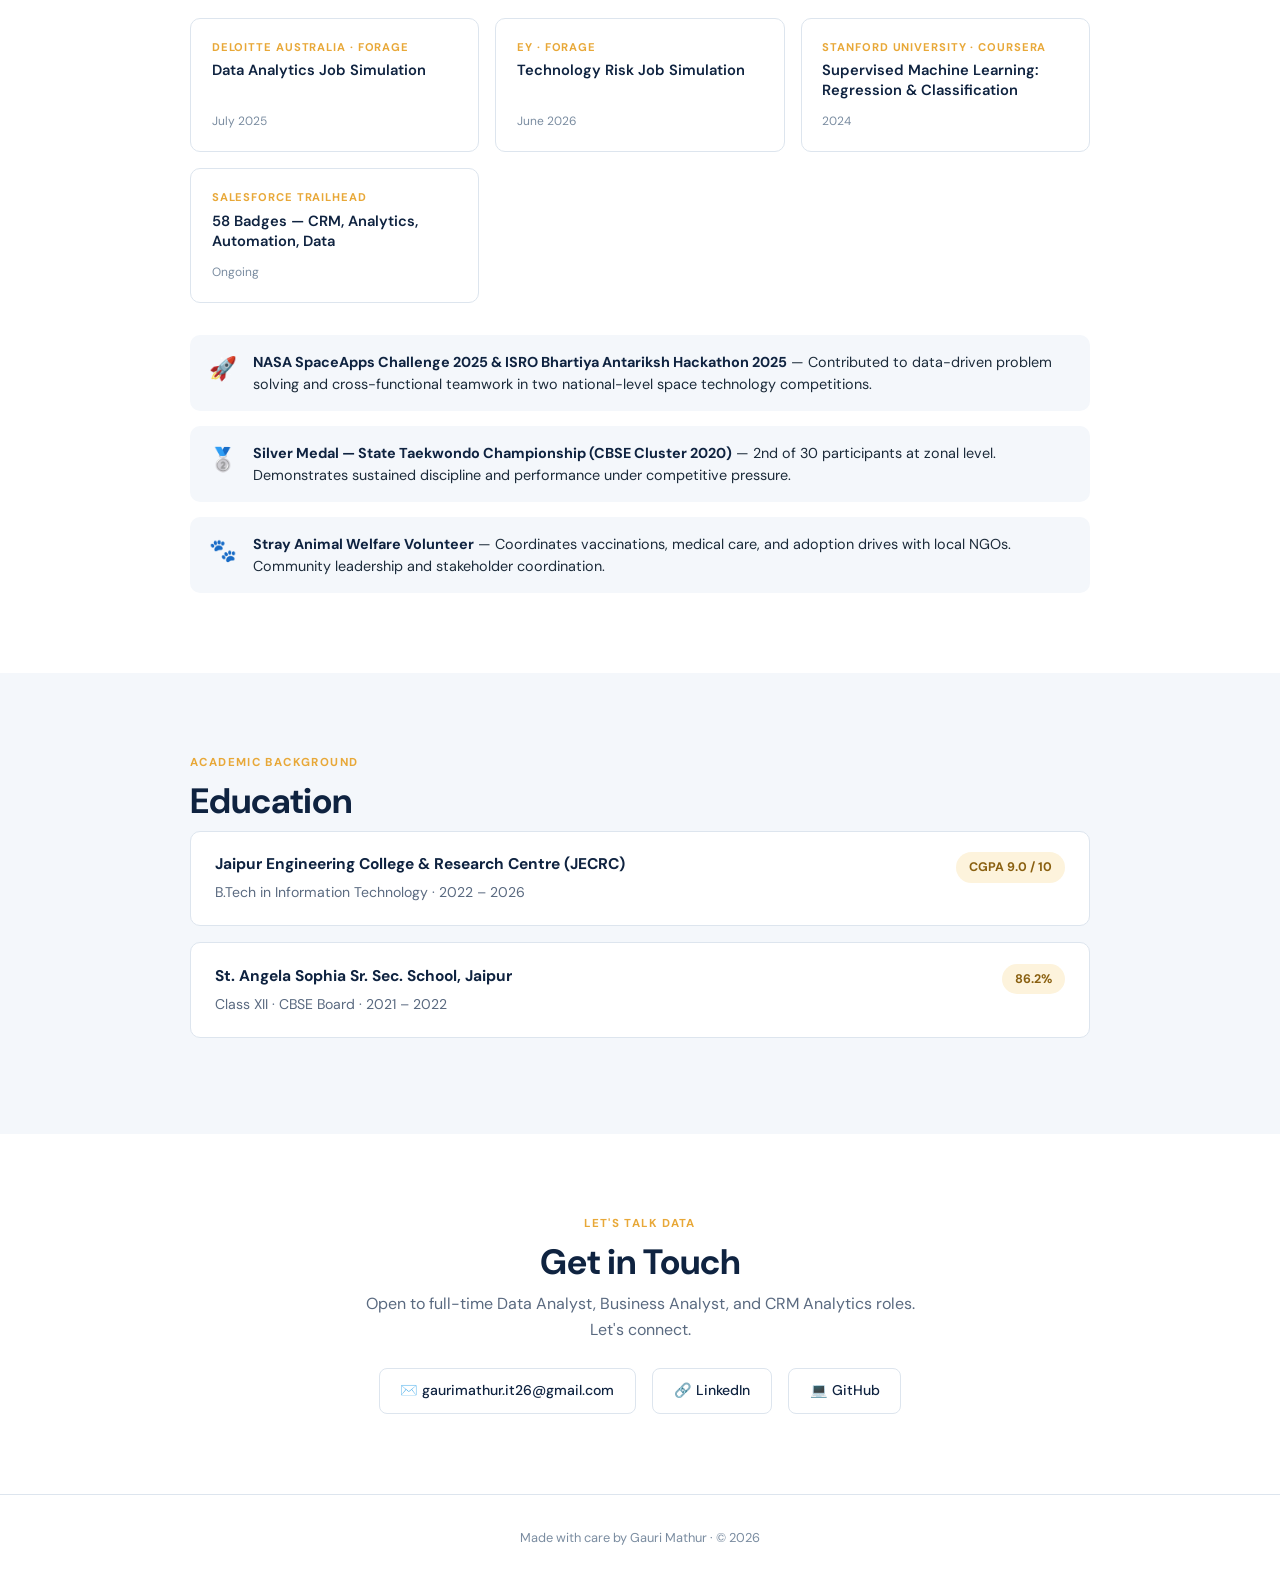
==== commit d959cc0f: "index.html" ====
--- a/index.html
+++ b/index.html
@@ -308,7 +308,7 @@
 <!-- HERO -->
 <section class="hero" id="home">
   <div class="hero-inner">
-    <div class="hero-eyebrow">Available for Full-Time Data Analyst & Business Analyst Roles· 2026 Graduate</div>
+    <div class="hero-eyebrow">Available for Data & Business Analyst Roles· 2026 Graduate</div>
     <h1>Gauri Mathur</h1>
     <p class="hero-sub">Data & Business Analyst · B.Tech Information Technology</p>
     <p class="hero-desc">
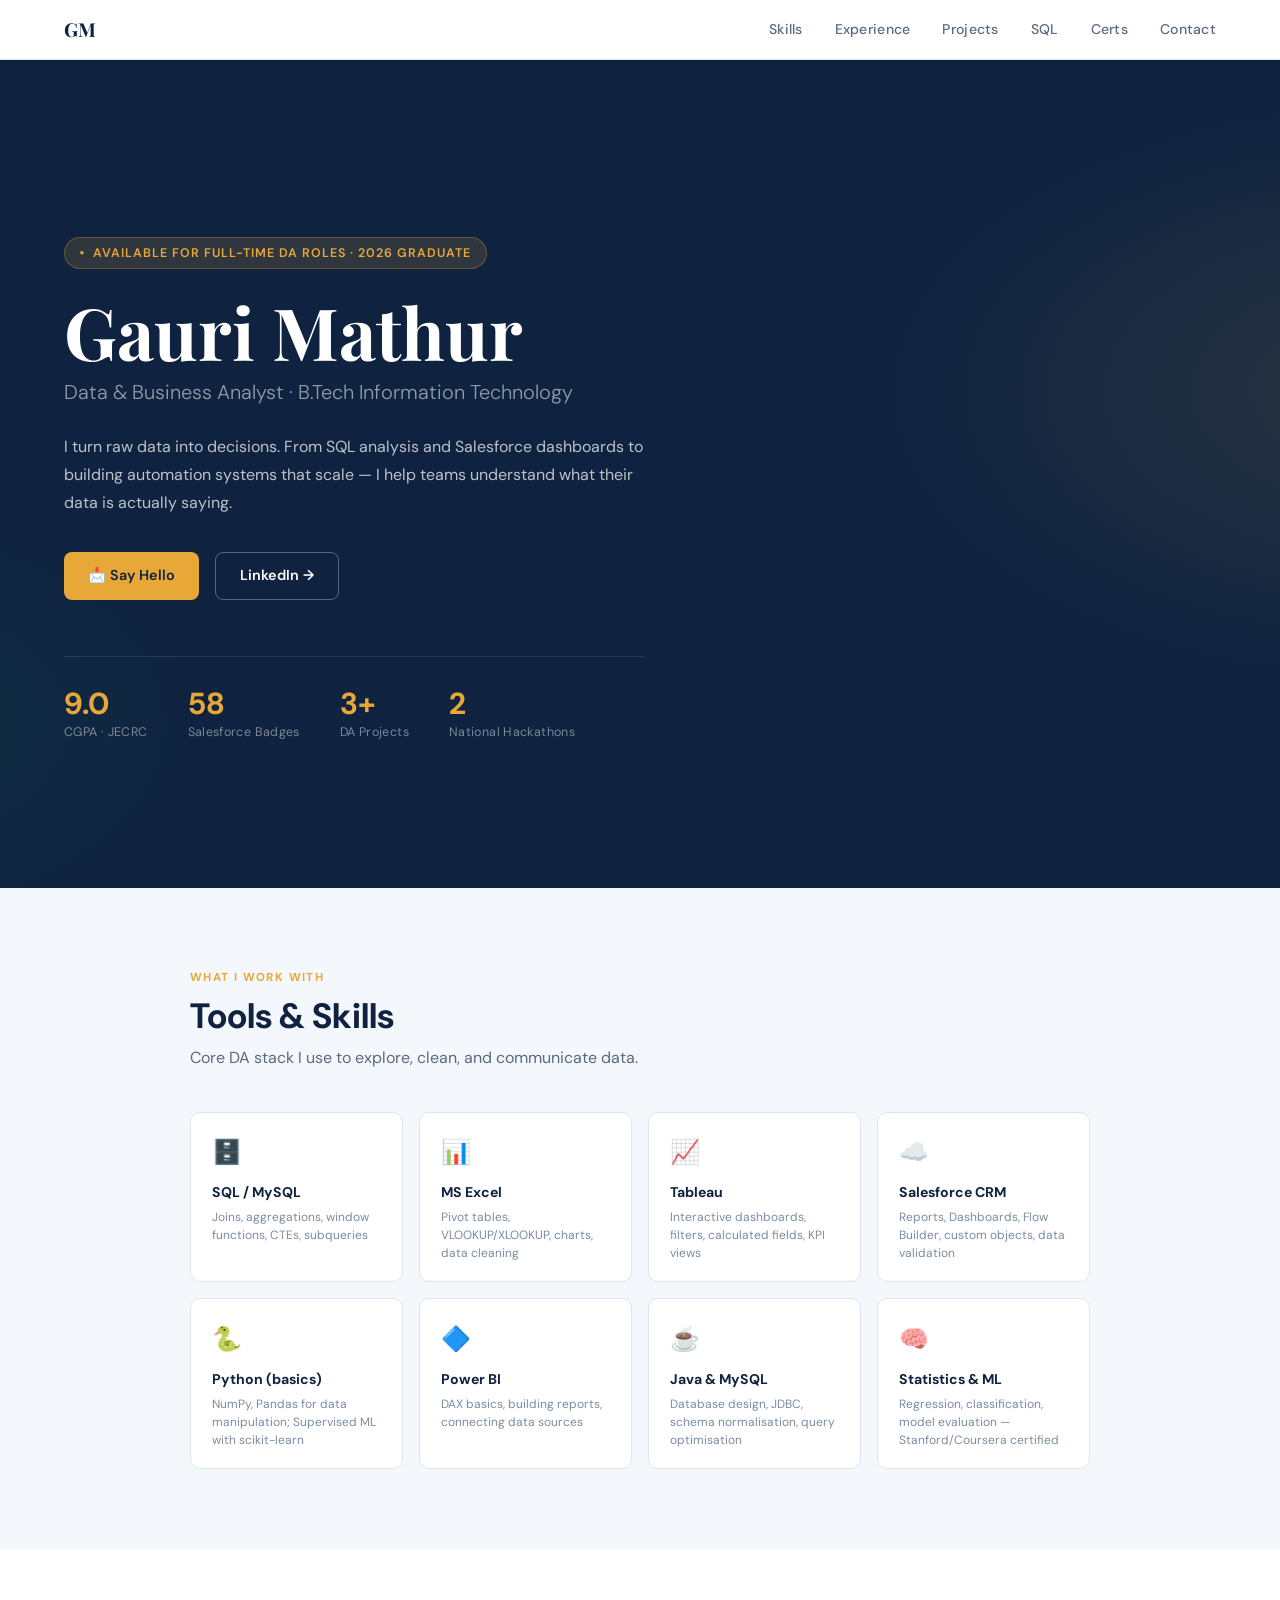
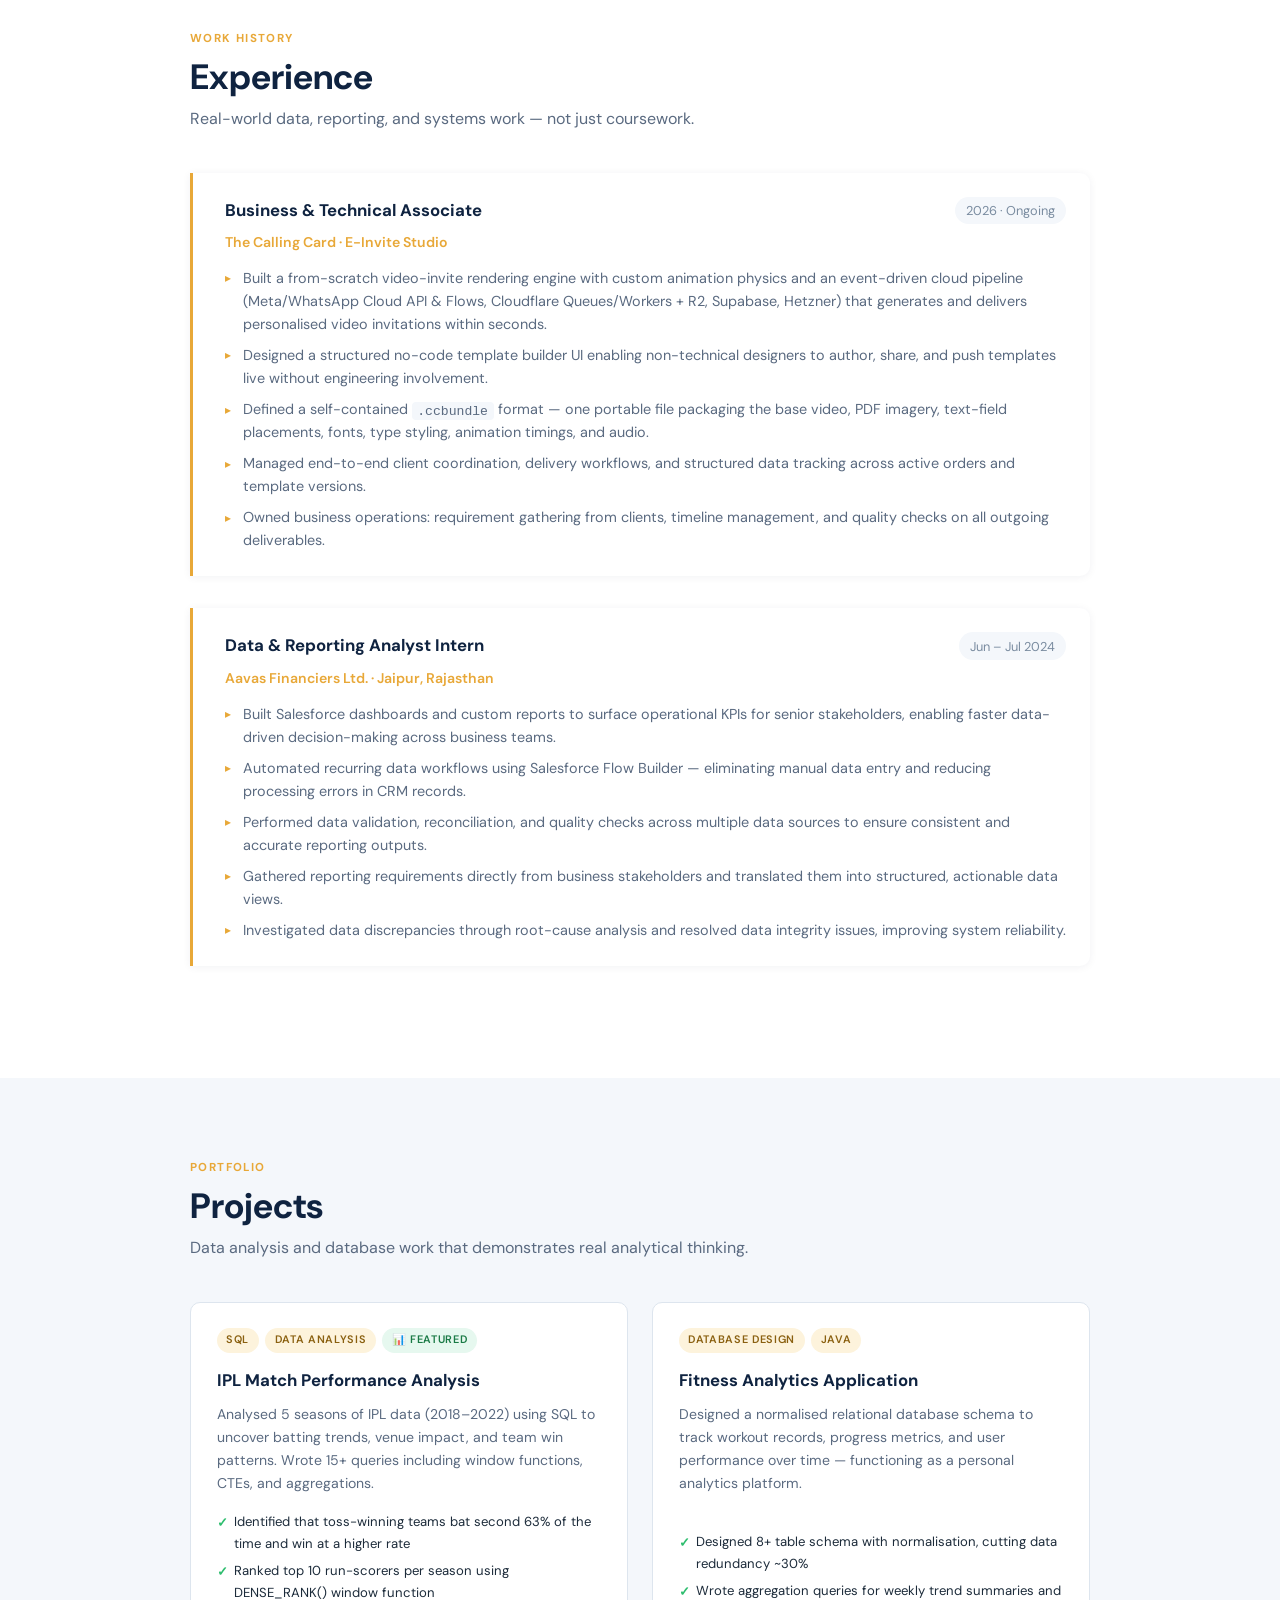
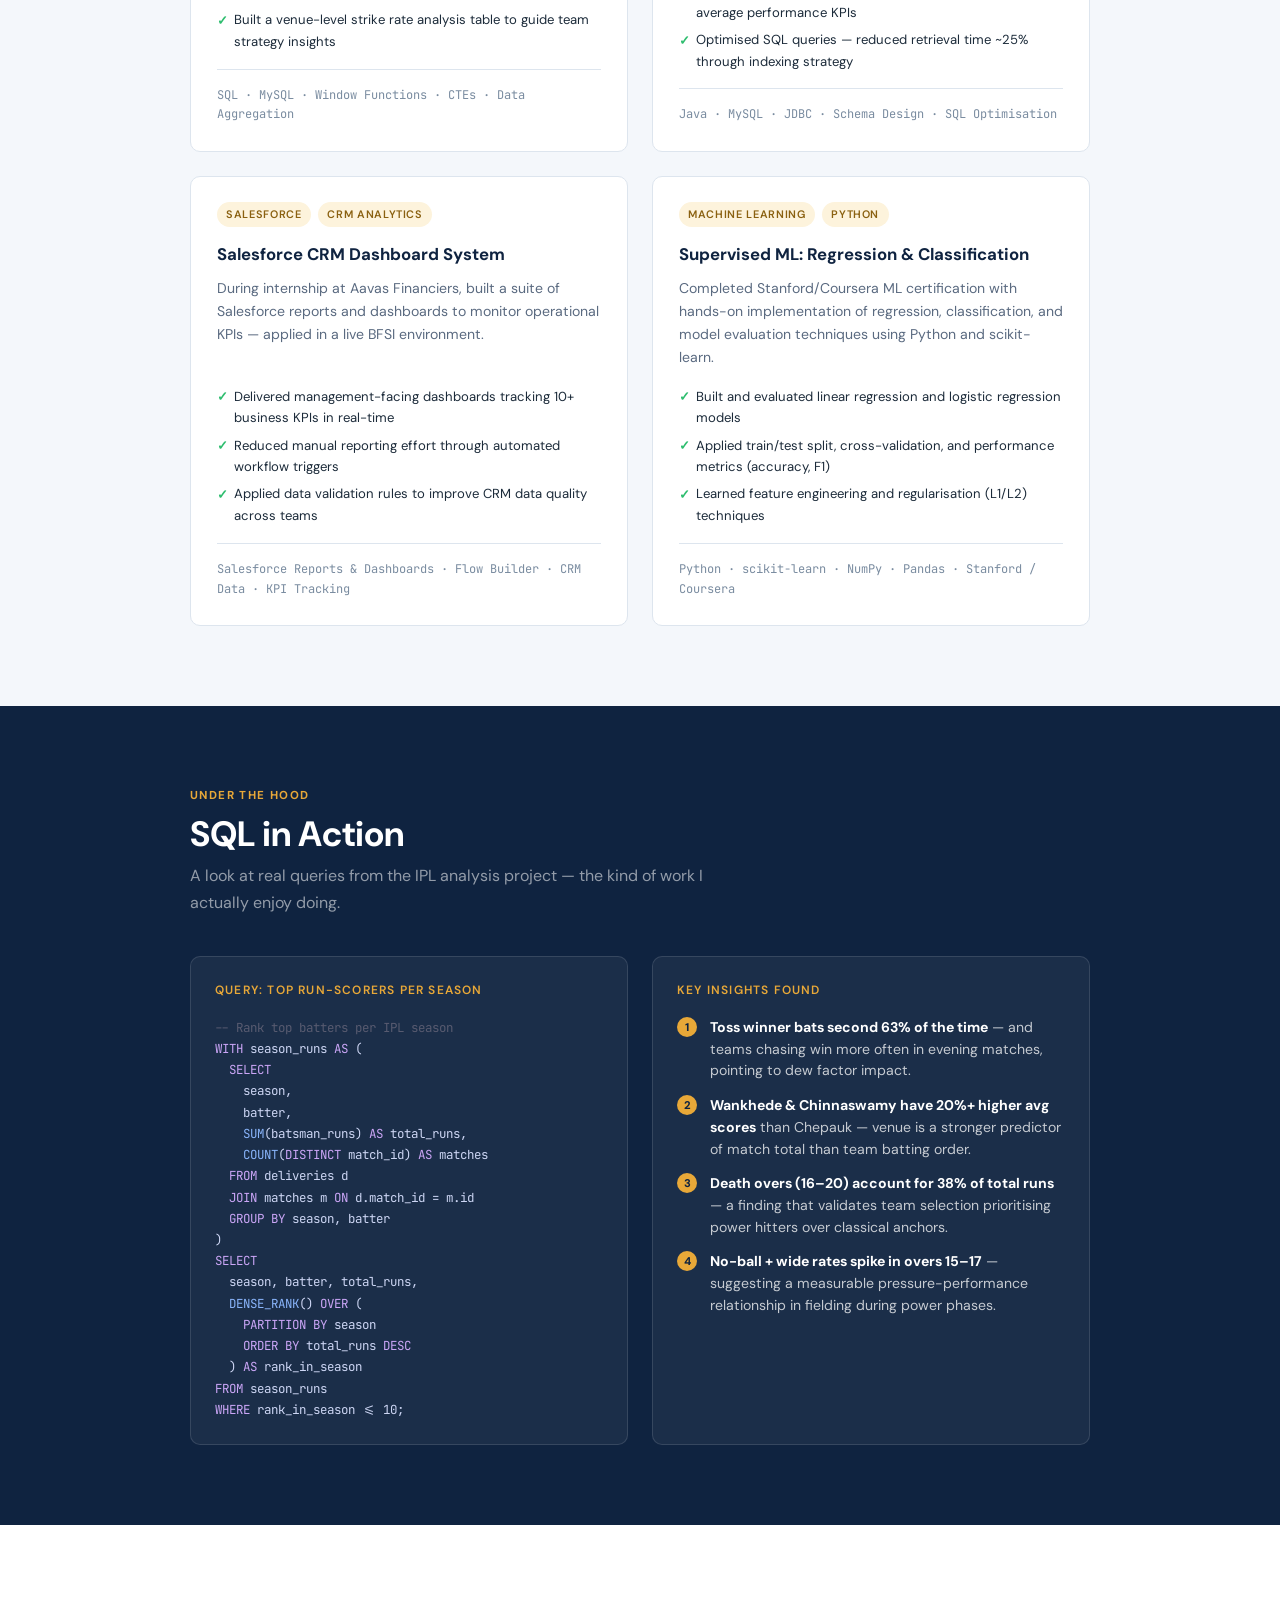
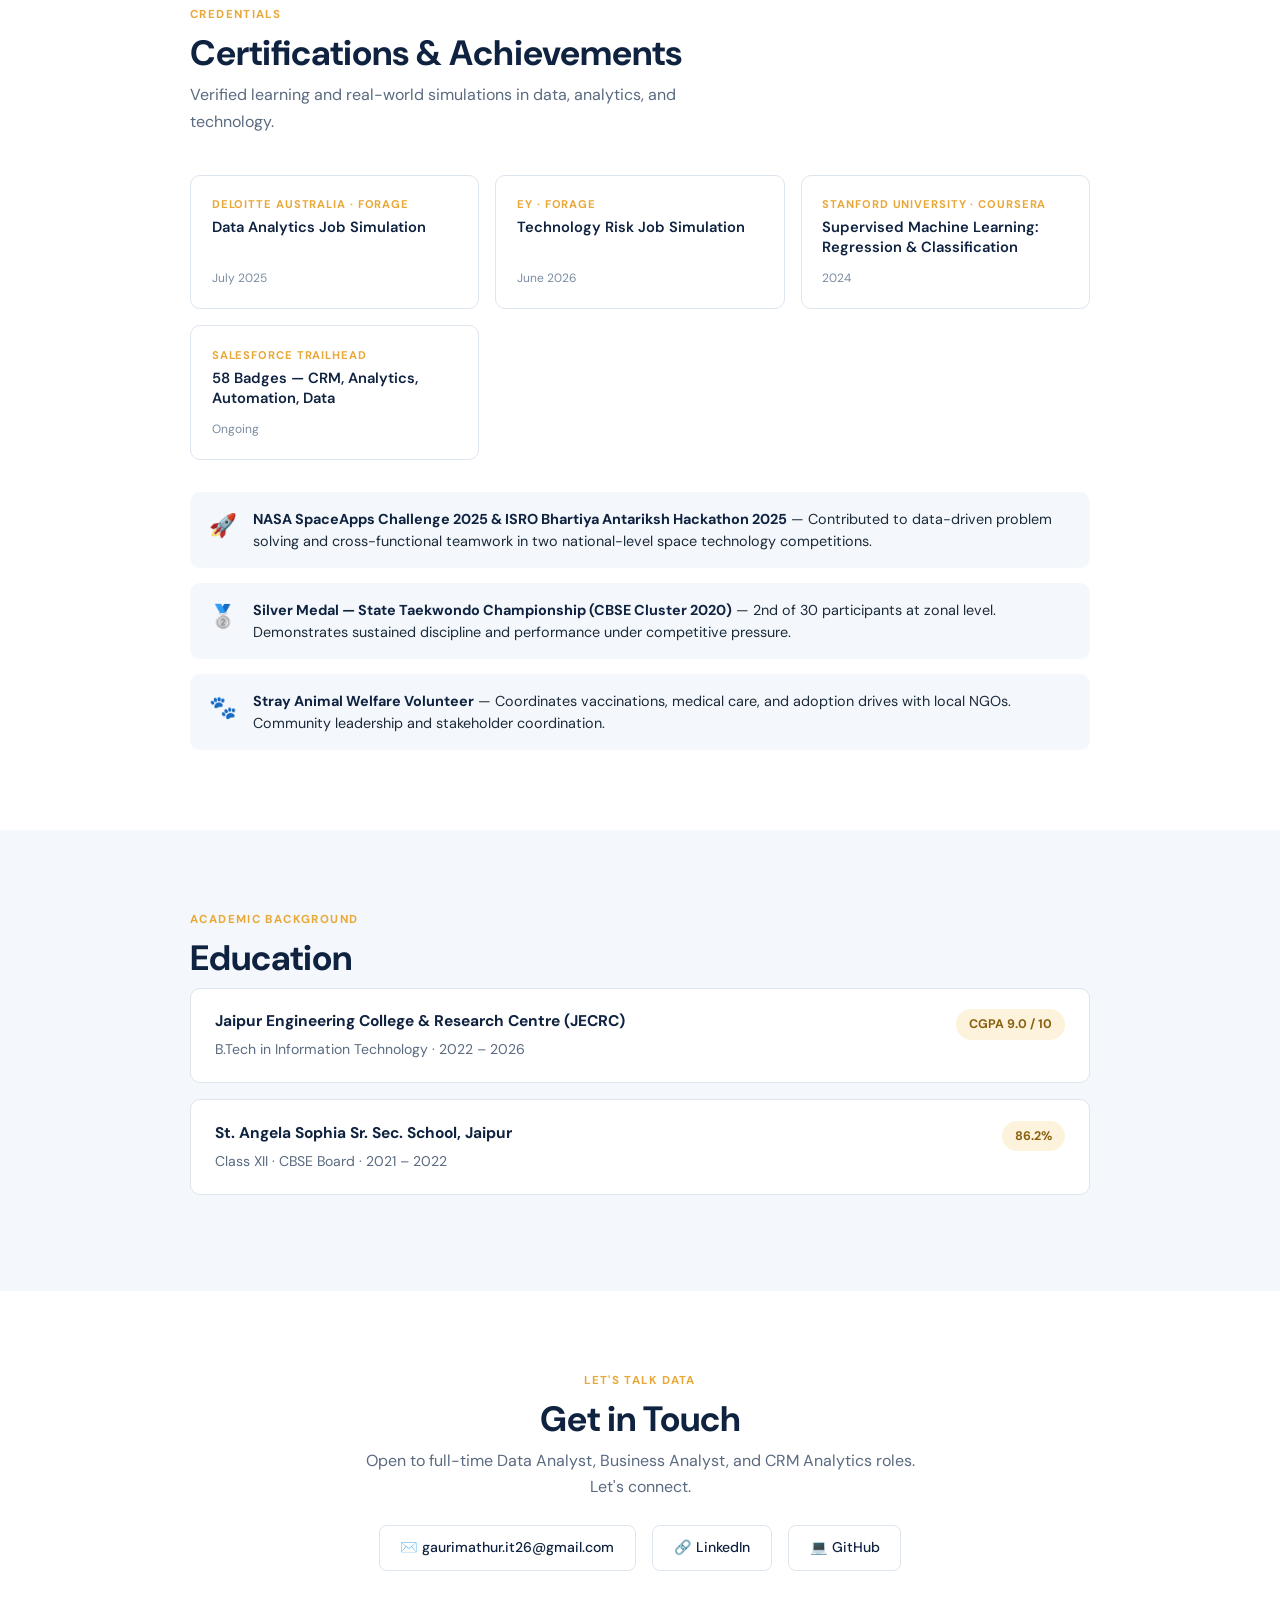
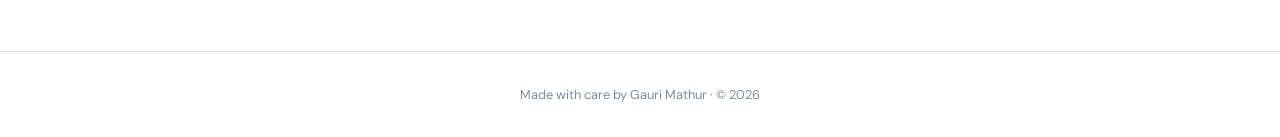
==== commit e7ef389a: "Rename index (1).html to index.html" ====
--- a/index.html
+++ b/index.html
@@ -148,9 +148,9 @@
     .skill-card-icon { font-size: 1.5rem; margin-bottom: 0.6rem; }
     .skill-card-name { font-size: 0.88rem; font-weight: 700; color: var(--navy); margin-bottom: 0.25rem; }
     .skill-card-desc { font-size: 0.75rem; color: var(--muted); line-height: 1.5; }
-    .skill-bar { margin-top: 0.7rem; height: 4px; background: var(--border); border-radius: 2px; }
-    .skill-bar-fill { height: 100%; border-radius: 2px; background: linear-gradient(90deg, var(--amber), #f0b840); }
-    .skill-level { font-size: 0.65rem; color: var(--muted); margin-top: 0.3rem; letter-spacing: 0.05em; }
+    .skill-bar { display: none; }
+    .skill-bar-fill { display: none; }
+    .skill-level { display: none; }
 
     /* ── EXPERIENCE ── */
     .exp-card {
@@ -308,11 +308,12 @@
 <!-- HERO -->
 <section class="hero" id="home">
   <div class="hero-inner">
-    <div class="hero-eyebrow">Available for Data & Business Analyst Roles· 2026 Graduate</div>
+    <div class="hero-eyebrow">Available for full-time DA roles · 2026 Graduate</div>
     <h1>Gauri Mathur</h1>
     <p class="hero-sub">Data & Business Analyst · B.Tech Information Technology</p>
     <p class="hero-desc">
-     I enjoy analyzing data to uncover trends, improve processes, and support better business decisions. Experienced with SQL, Salesforce, CRM data, and reporting.
+      I turn raw data into decisions. From SQL analysis and Salesforce dashboards to building automation systems that scale — I help teams understand what their data is actually saying.
+    </p>
     <div class="hero-ctas">
       <a class="btn btn-amber" href="mailto:gaurimathur.it26@gmail.com">📩 Say Hello</a>
       <a class="btn btn-outline" href="https://www.linkedin.com/in/gauri--mathur/" target="_blank">LinkedIn →</a>
@@ -398,7 +399,22 @@
   <div class="section-inner">
     <div class="section-tag">Work History</div>
     <h2>Experience</h2>
-    <p class="section-lead">Real-world data and reporting work, not just coursework.</p>
+    <p class="section-lead">Real-world data, reporting, and systems work — not just coursework.</p>
+
+    <div class="exp-card">
+      <div class="exp-header">
+        <div class="exp-title">Business & Technical Associate</div>
+        <div class="exp-date">2026 · Ongoing</div>
+      </div>
+      <div class="exp-company">The Calling Card · E-Invite Studio</div>
+      <ul class="exp-bullets">
+        <li>Built a from-scratch video-invite rendering engine with custom animation physics and an event-driven cloud pipeline (Meta/WhatsApp Cloud API & Flows, Cloudflare Queues/Workers + R2, Supabase, Hetzner) that generates and delivers personalised video invitations within seconds.</li>
+        <li>Designed a structured no-code template builder UI enabling non-technical designers to author, share, and push templates live without engineering involvement.</li>
+        <li>Defined a self-contained <code style="background:var(--ice);padding:0.1rem 0.35rem;border-radius:4px;font-family:monospace;font-size:0.82rem;">.ccbundle</code> format — one portable file packaging the base video, PDF imagery, text-field placements, fonts, type styling, animation timings, and audio.</li>
+        <li>Managed end-to-end client coordination, delivery workflows, and structured data tracking across active orders and template versions.</li>
+        <li>Owned business operations: requirement gathering from clients, timeline management, and quality checks on all outgoing deliverables.</li>
+      </ul>
+    </div>
 
     <div class="exp-card">
       <div class="exp-header">
@@ -412,18 +428,6 @@
         <li>Performed data validation, reconciliation, and quality checks across multiple data sources to ensure consistent and accurate reporting outputs.</li>
         <li>Gathered reporting requirements directly from business stakeholders and translated them into structured, actionable data views.</li>
         <li>Investigated data discrepancies through root-cause analysis and resolved data integrity issues, improving system reliability.</li>
-      </ul>
-    </div>
-
-    <div class="exp-card" style="border-left-color: var(--slate);">
-      <div class="exp-header">
-        <div class="exp-title">Business Operations Coordinator</div>
-        <div class="exp-date">2026 · Ongoing</div>
-      </div>
-      <div class="exp-company">The Calling Card · Side Project</div>
-      <ul class="exp-bullets">
-        <li>Coordinating workflow tracking and data formatting for client deliveries at an e-invite studio.</li>
-        <li>Managing structured data for template systems and client order tracking.</li>
       </ul>
     </div>
   </div>
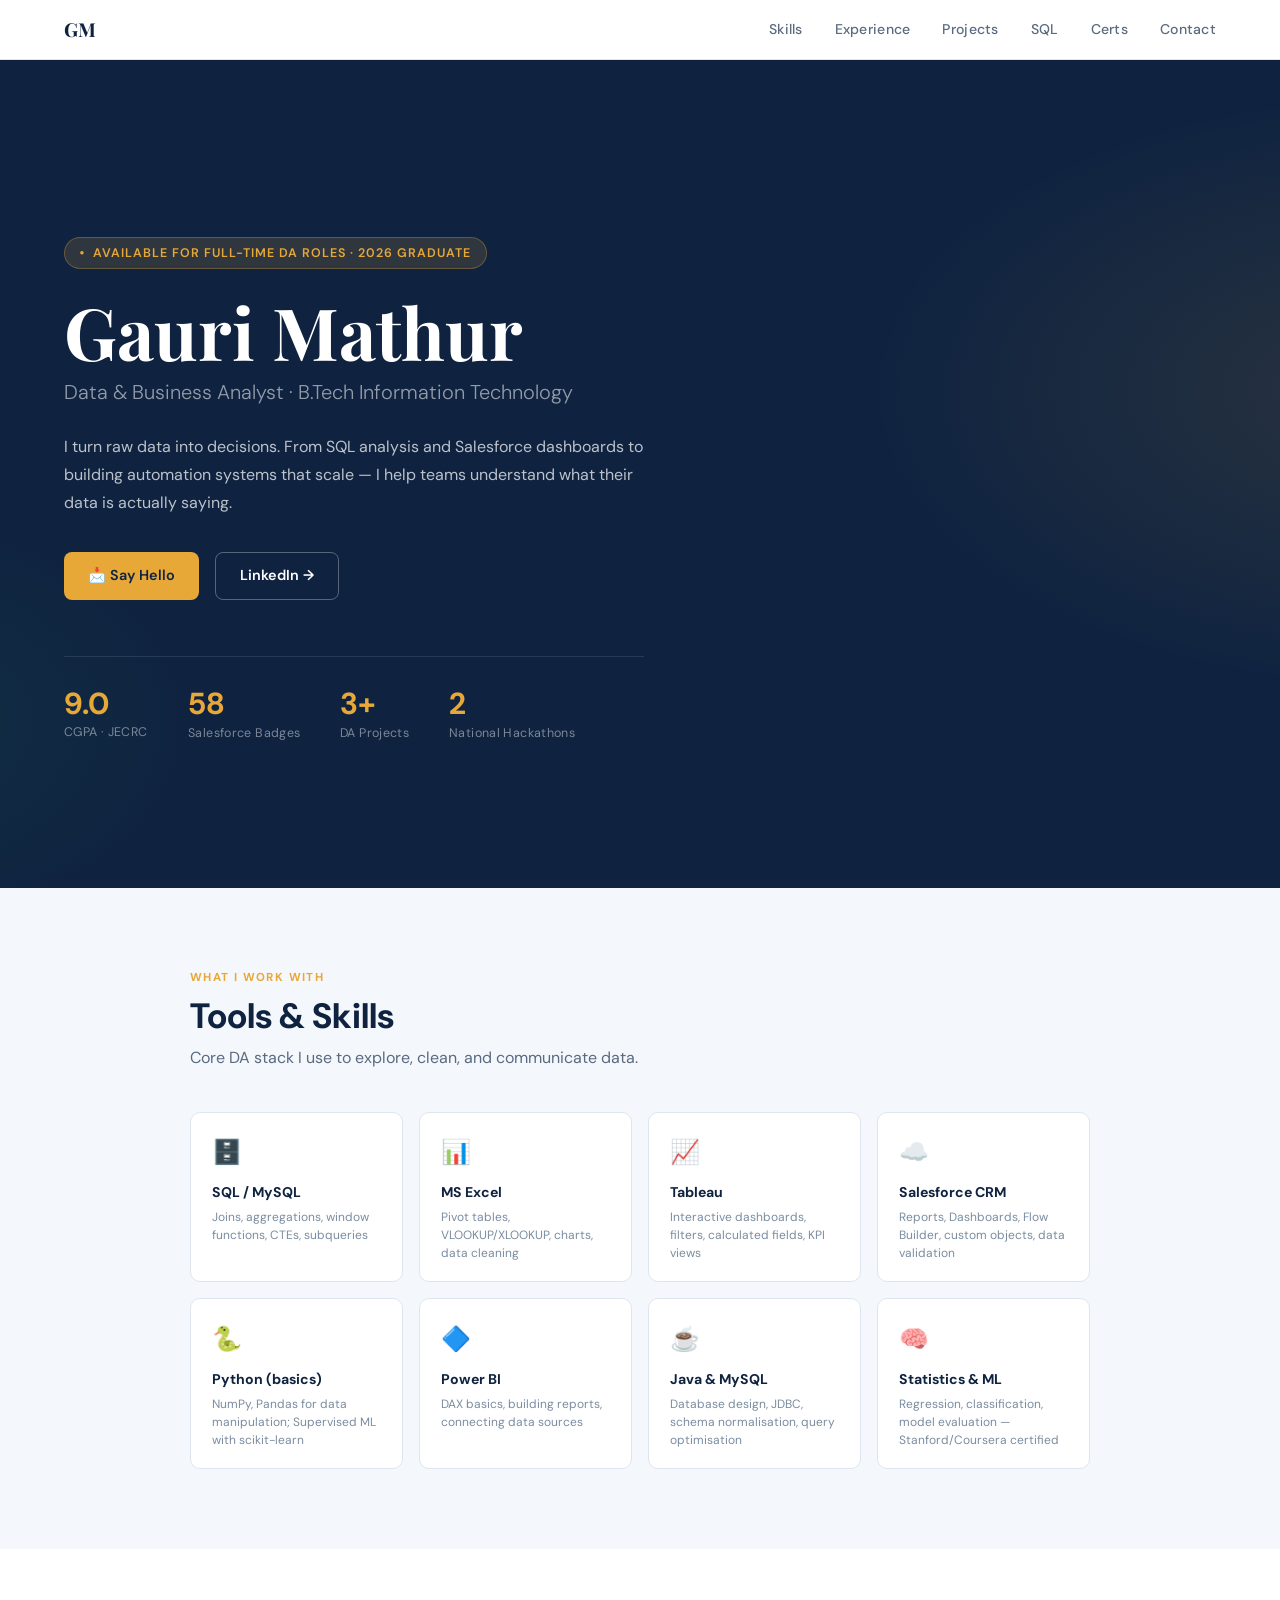
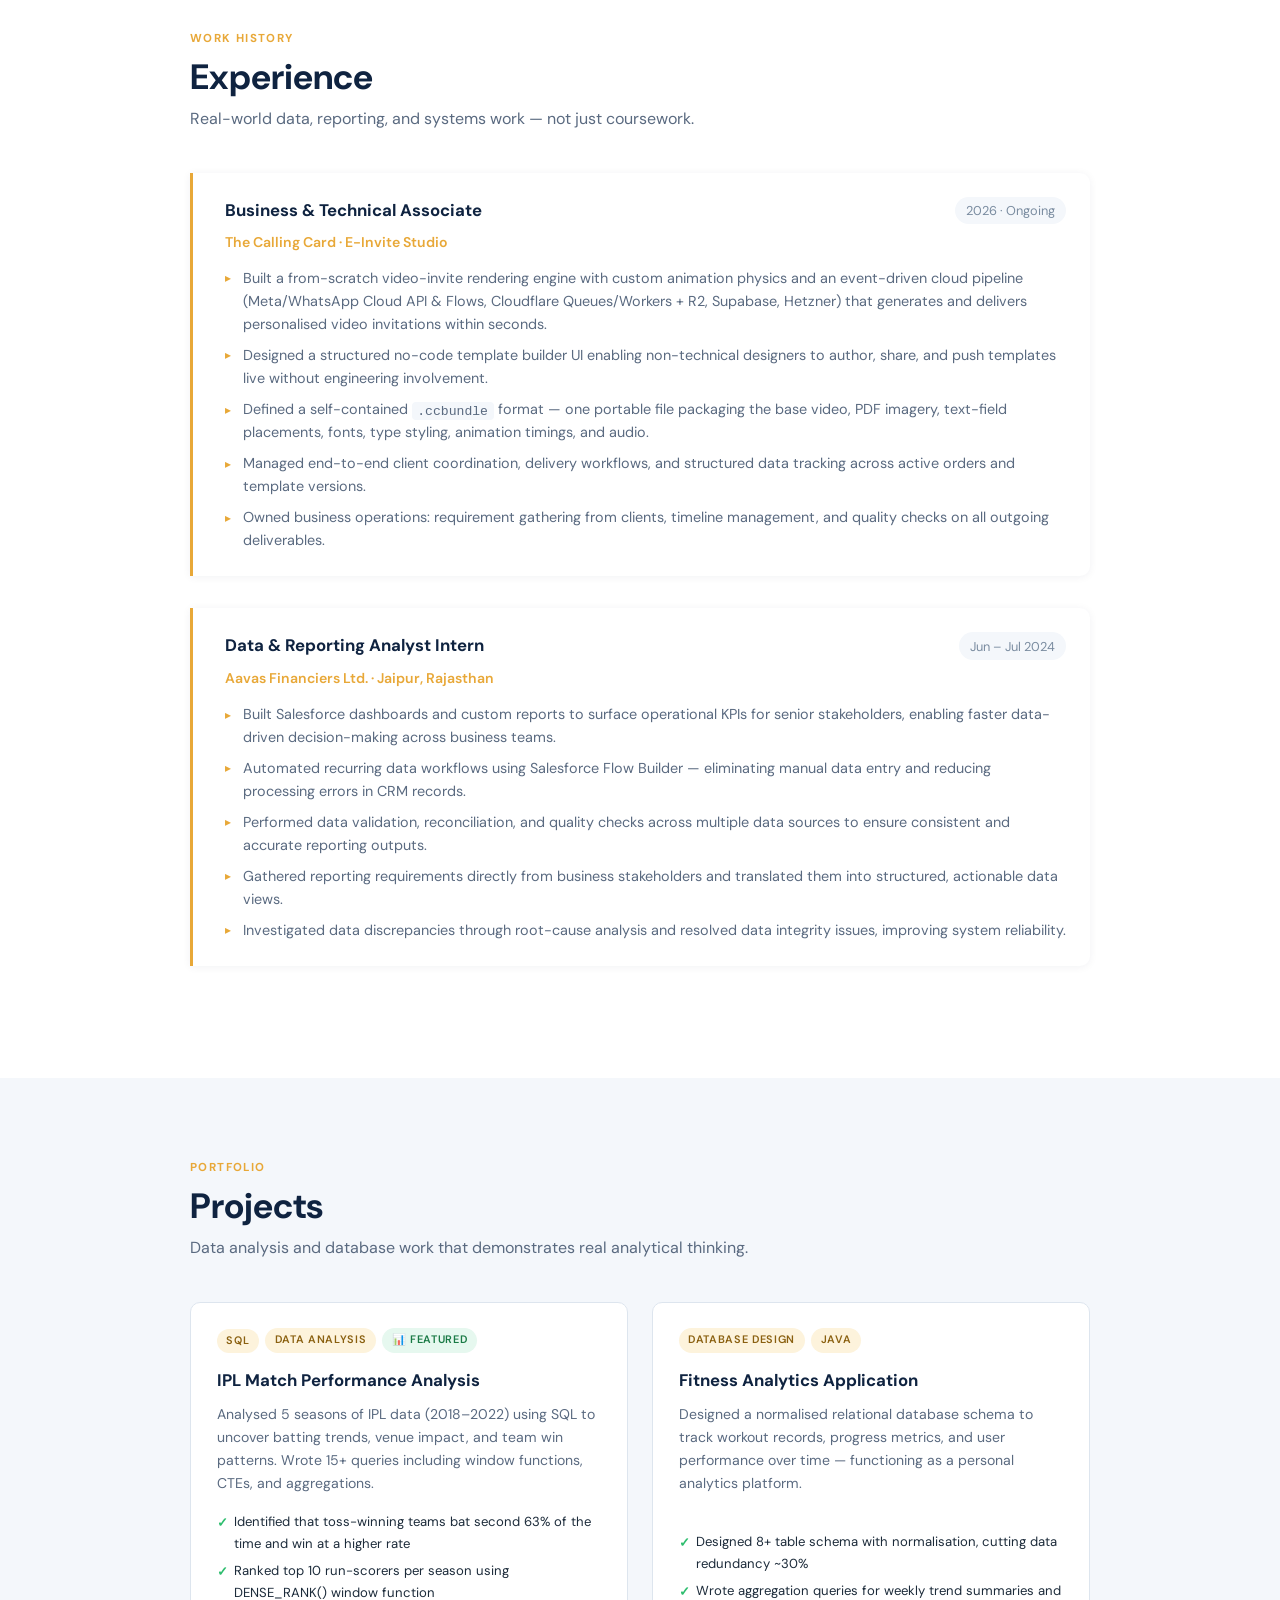
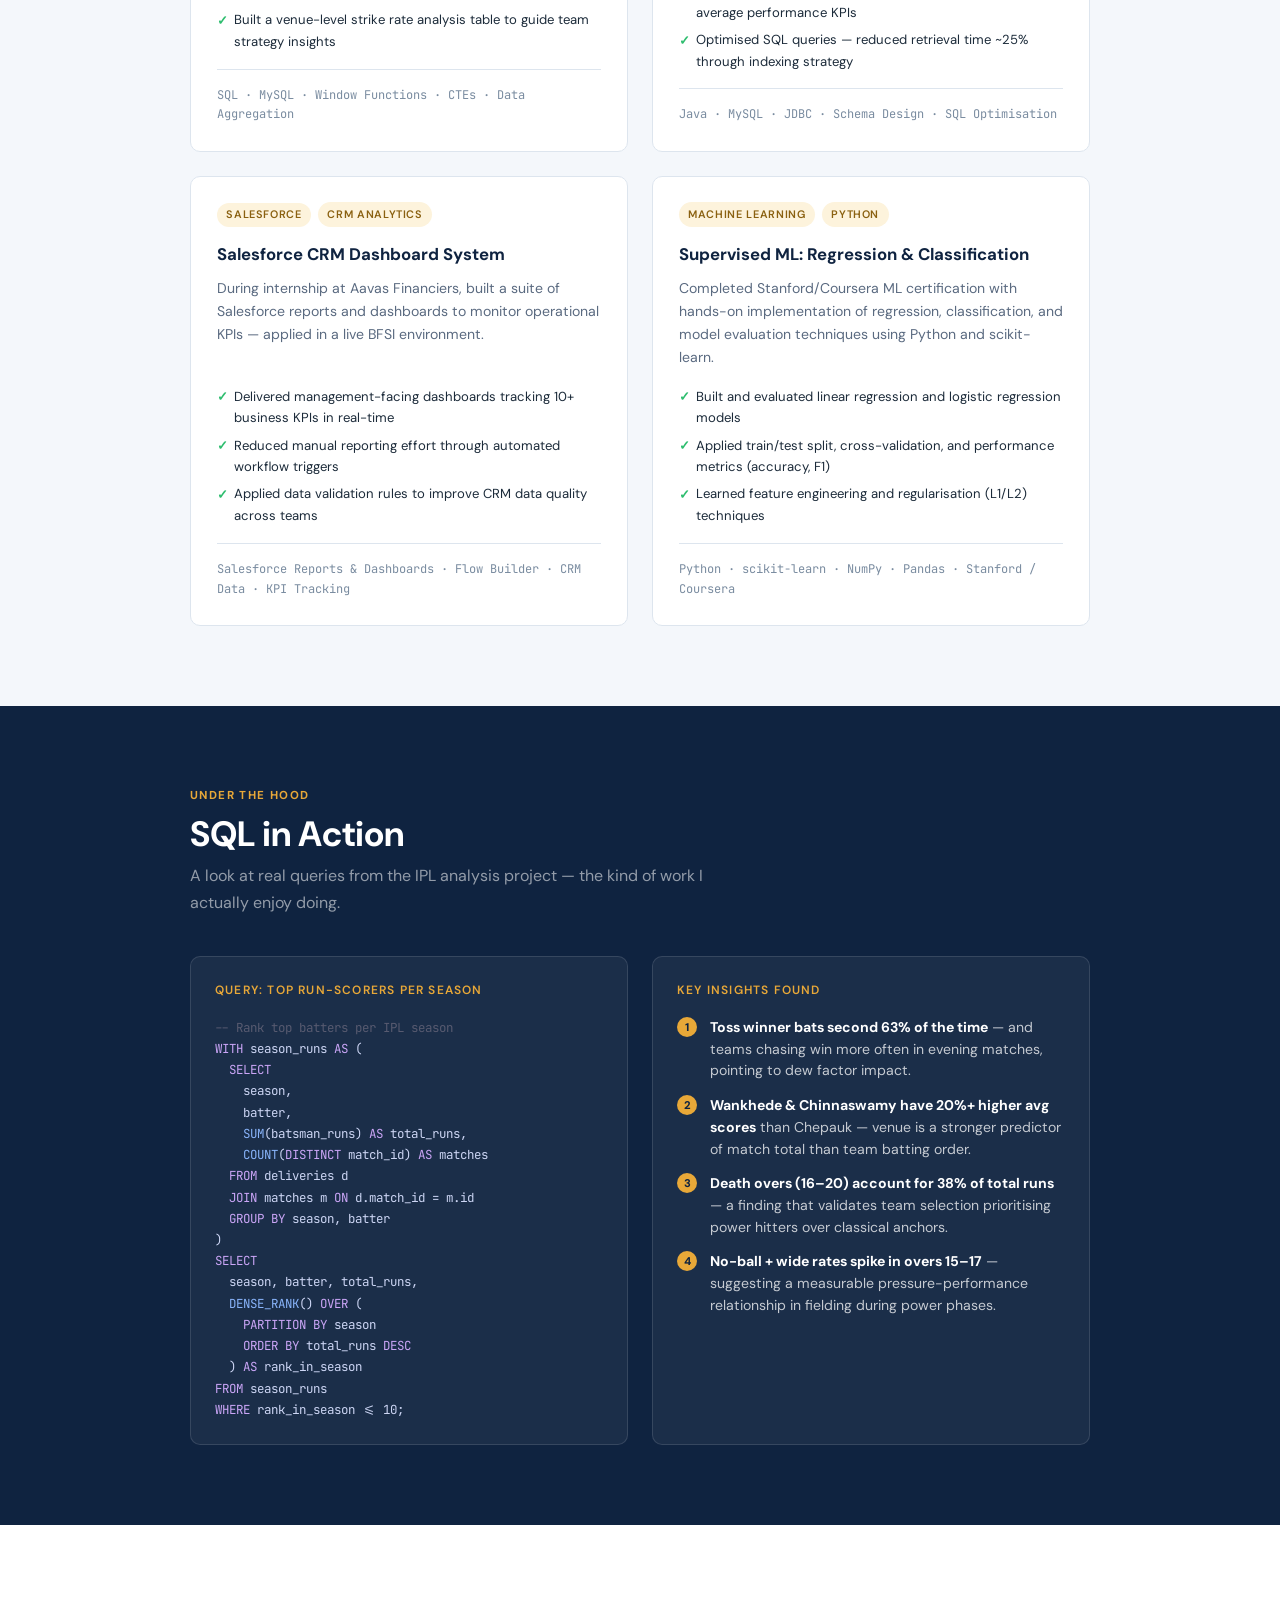
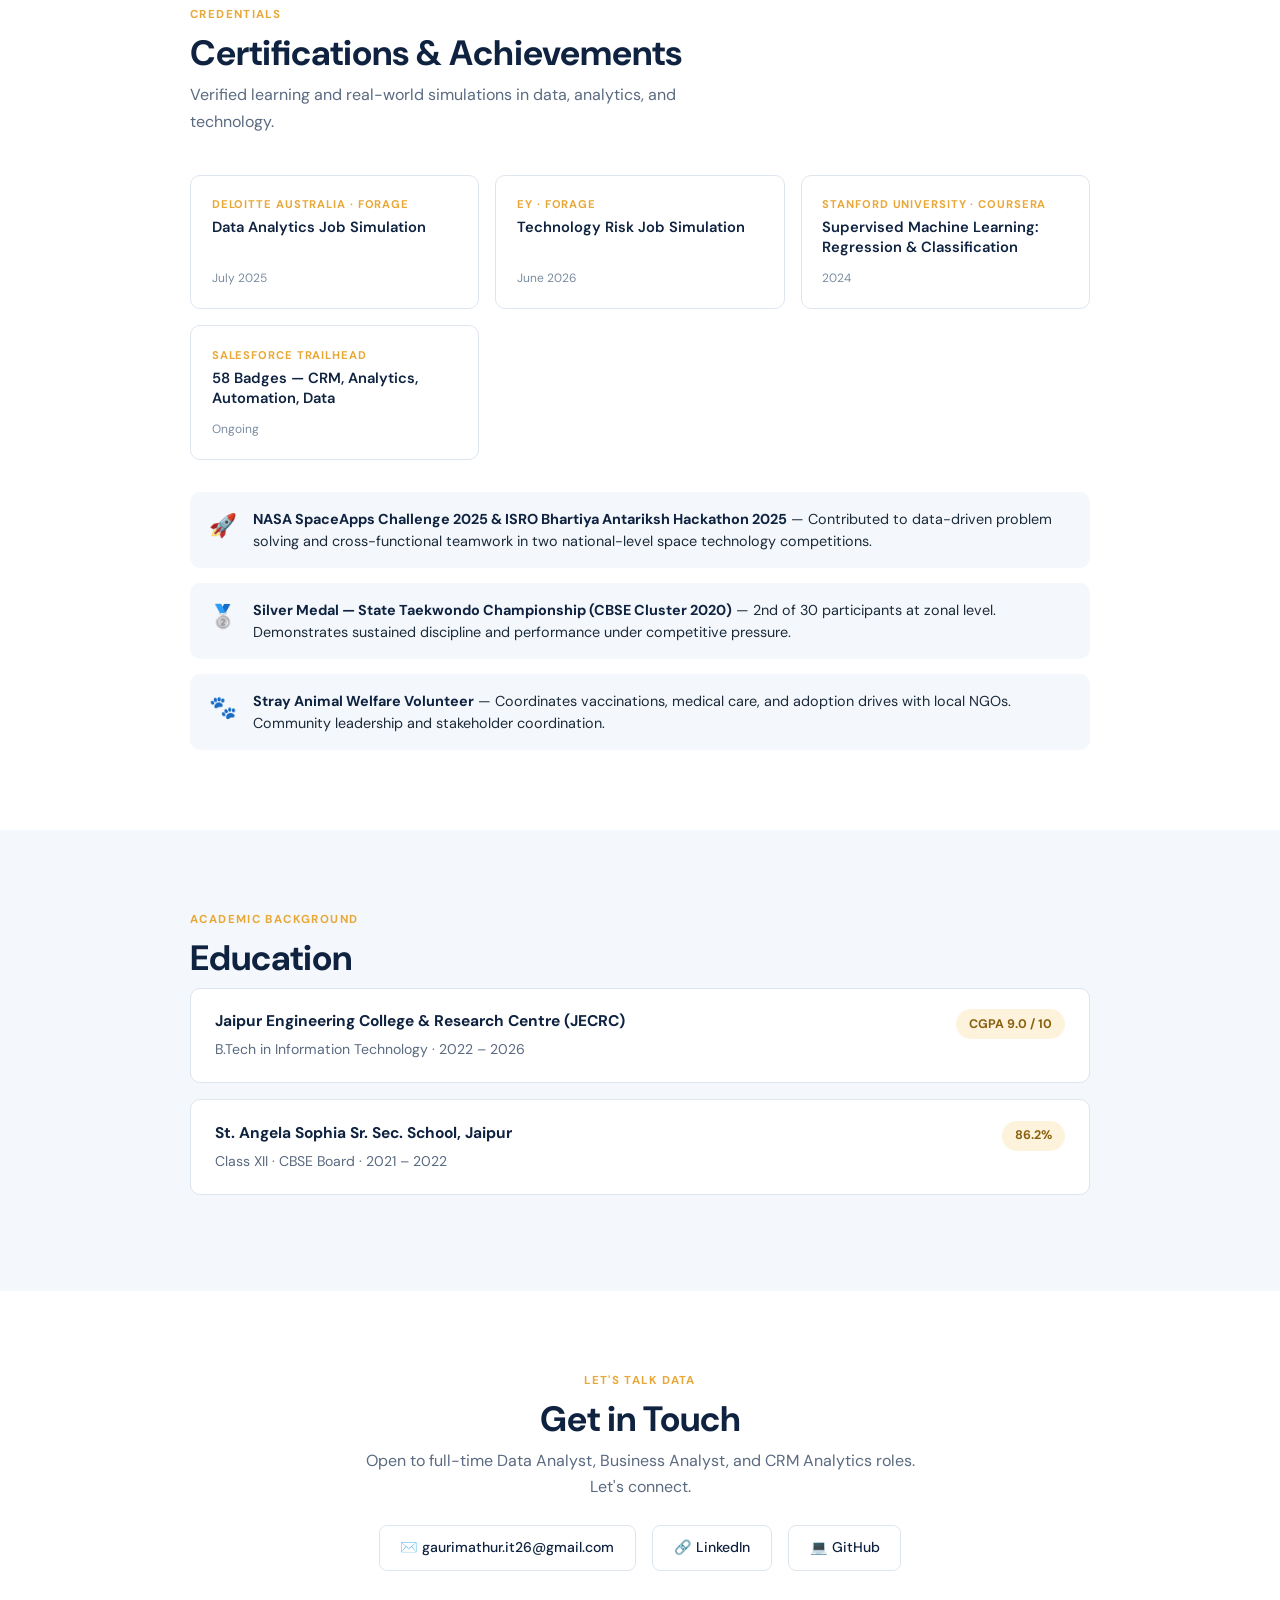
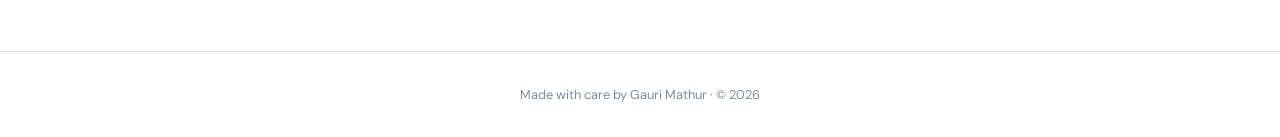
==== commit f244f988: "Update index.html" ====
--- a/index.html
+++ b/index.html
@@ -644,5 +644,18 @@
 
 <footer>Made with care by Gauri Mathur · © 2026</footer>
 
+<!-- Interactive Modal Container -->
+  <div id="project-modal" style="display:none; position:fixed; inset:0; background:rgba(0,0,0,0.85); backdrop-filter:blur(8px); z-index:9999; align-items:center; justify-content:center; padding:16px;">
+    <div style="background:#0b1120; border:1px solid rgba(255,255,255,0.15); border-radius:16px; max-width:620px; width:100%; padding:20px; box-shadow:0 25px 50px rgba(0,0,0,0.8);">
+      <div style="display:flex; justify-content:space-between; align-items:center; margin-bottom:14px; border-bottom:1px solid #1e293b; padding-bottom:8px;">
+        <span id="modal-title" style="font-weight:bold; color:#fff; font-size:14px;"></span>
+        <button onclick="window.closeModal()" style="background:none; border:none; color:#94a3b8; font-size:20px; cursor:pointer;">✕</button>
+      </div>
+      <div id="modal-content"></div>
+    </div>
+  </div>
+
+  <script src="script.js"></script>
 </body>
 </html>
+
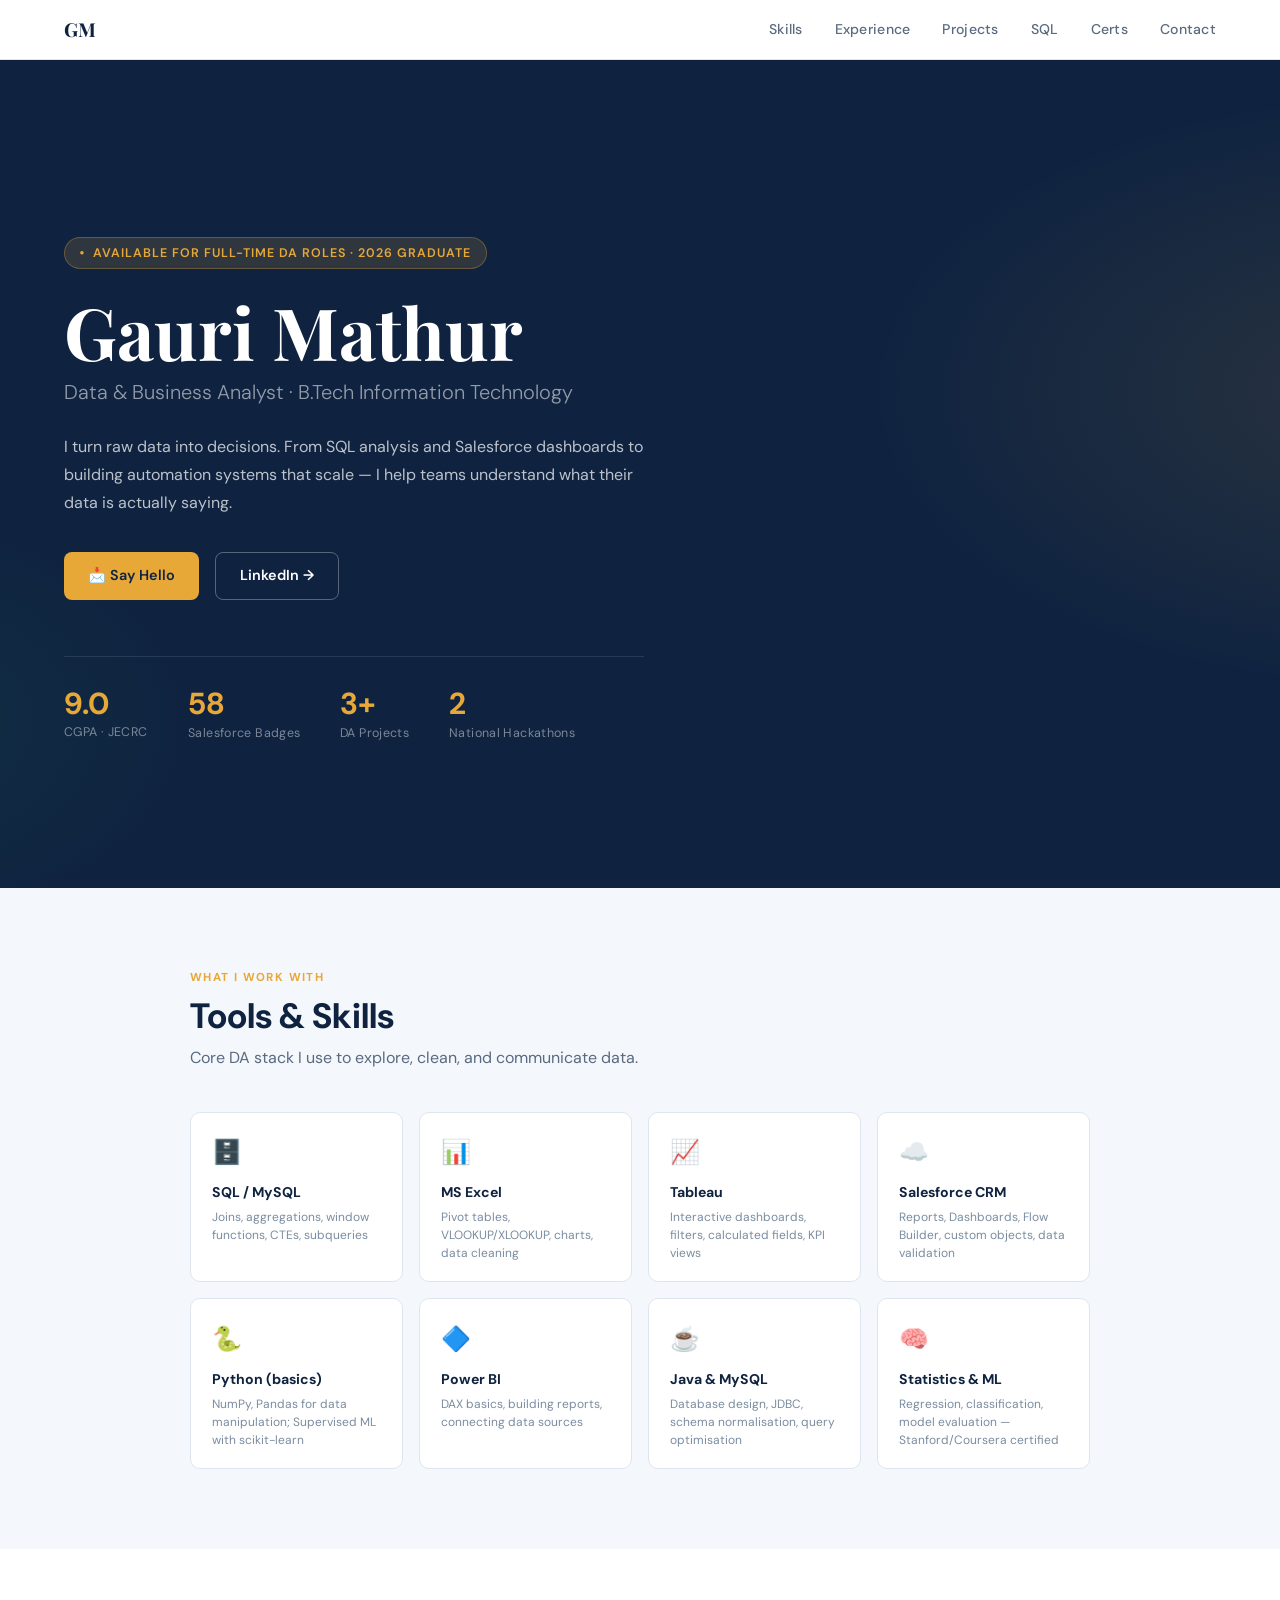
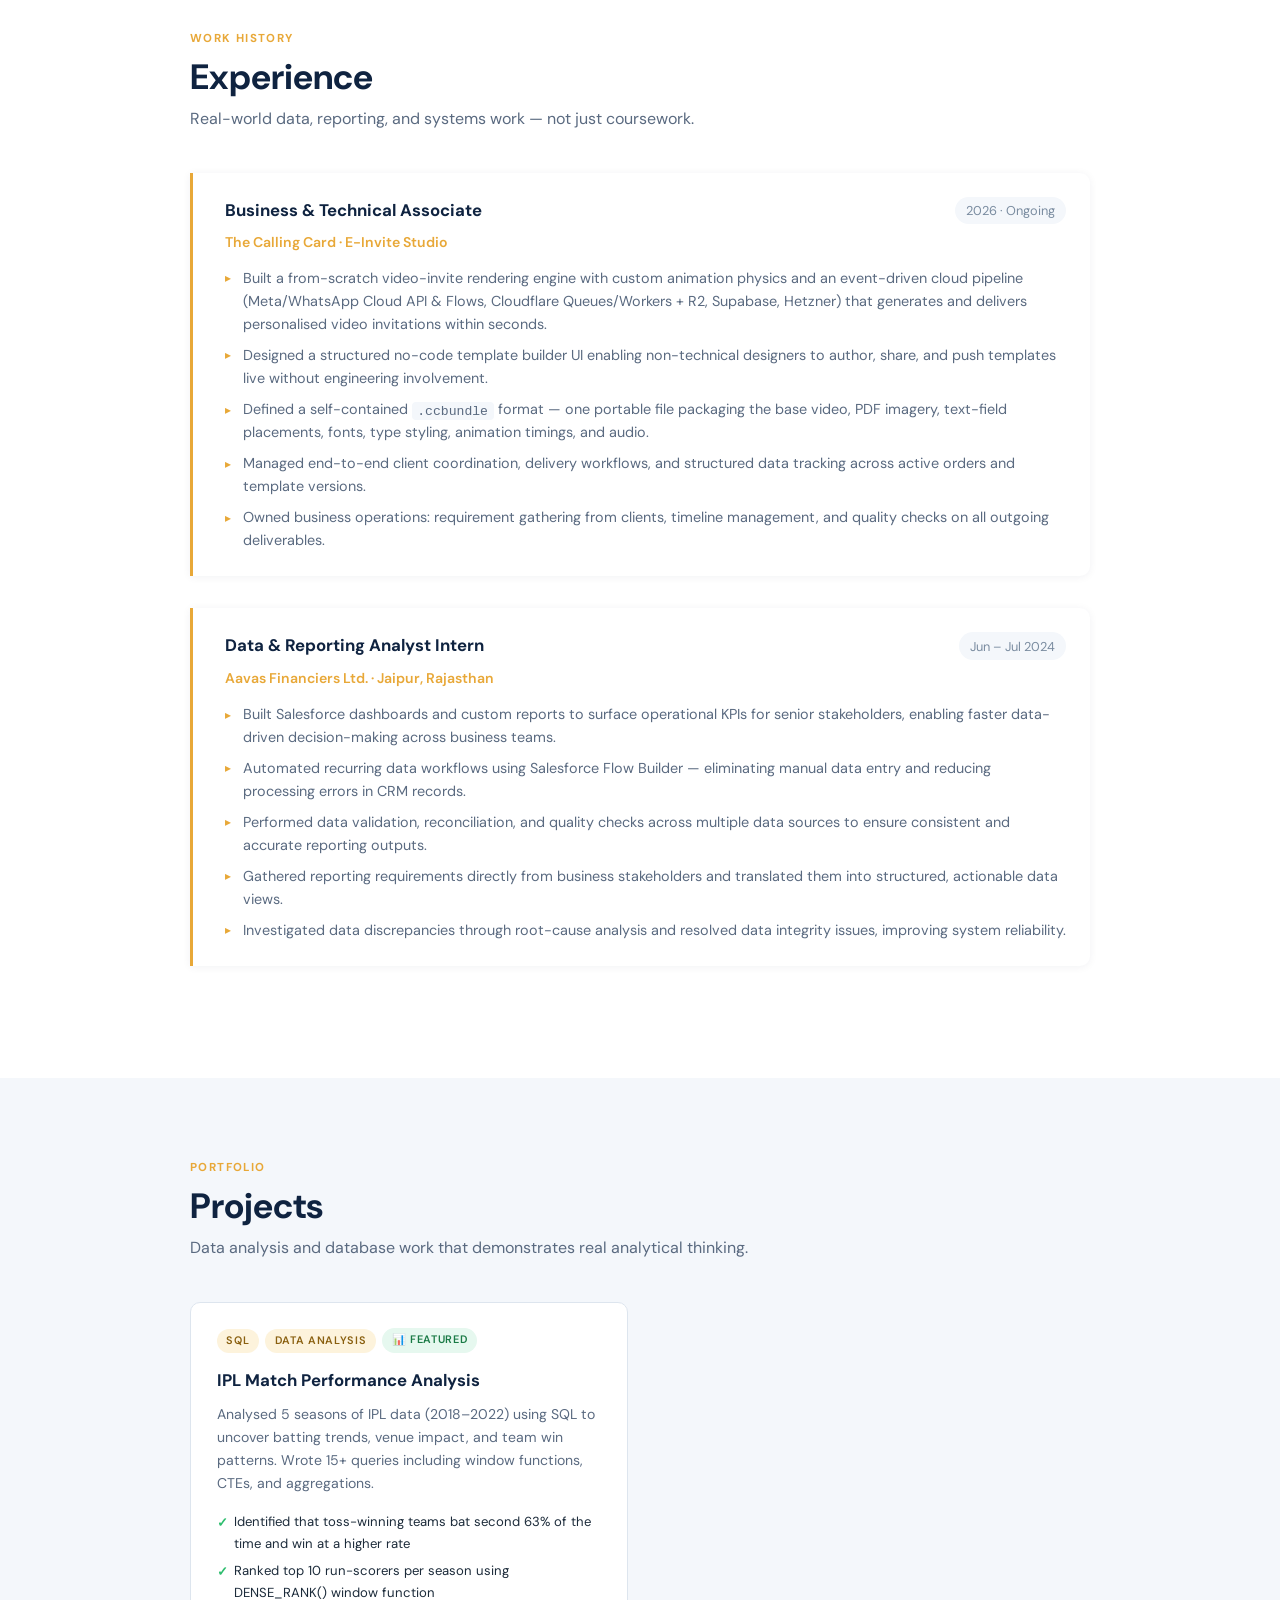
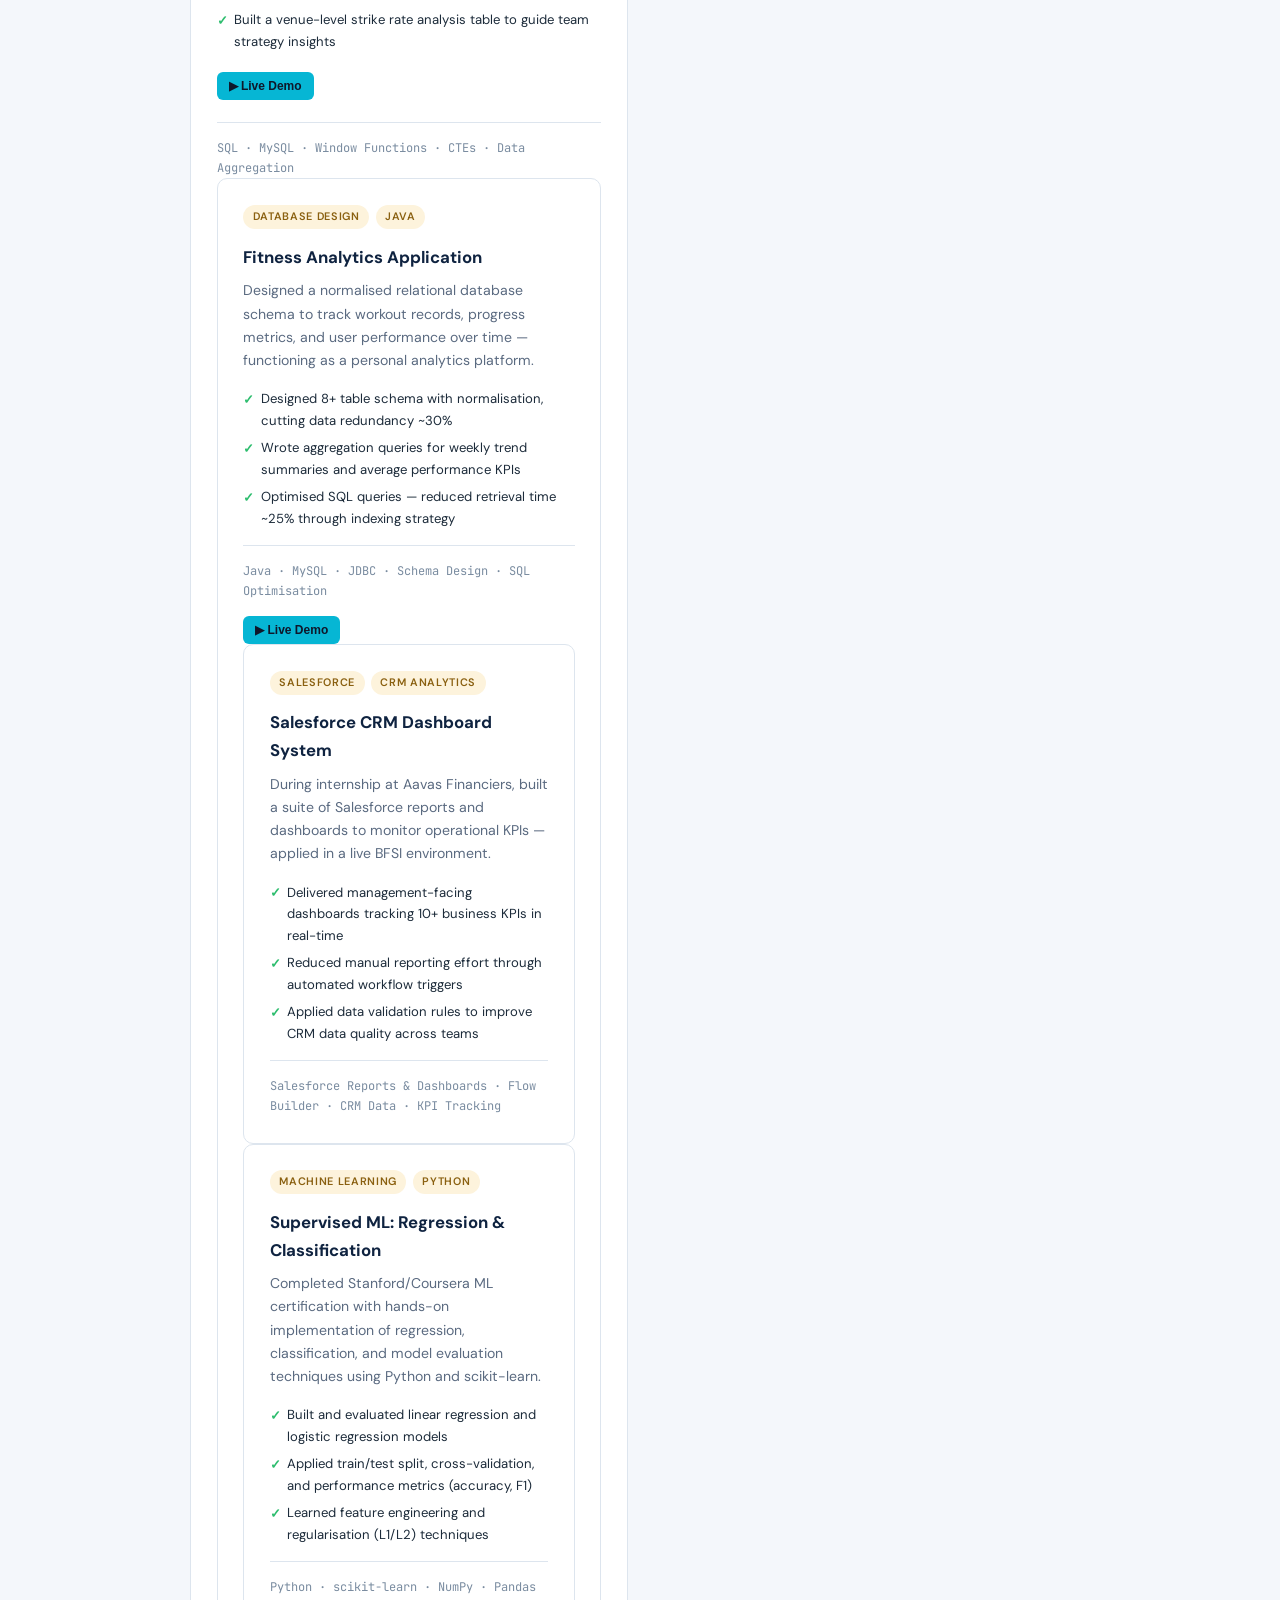
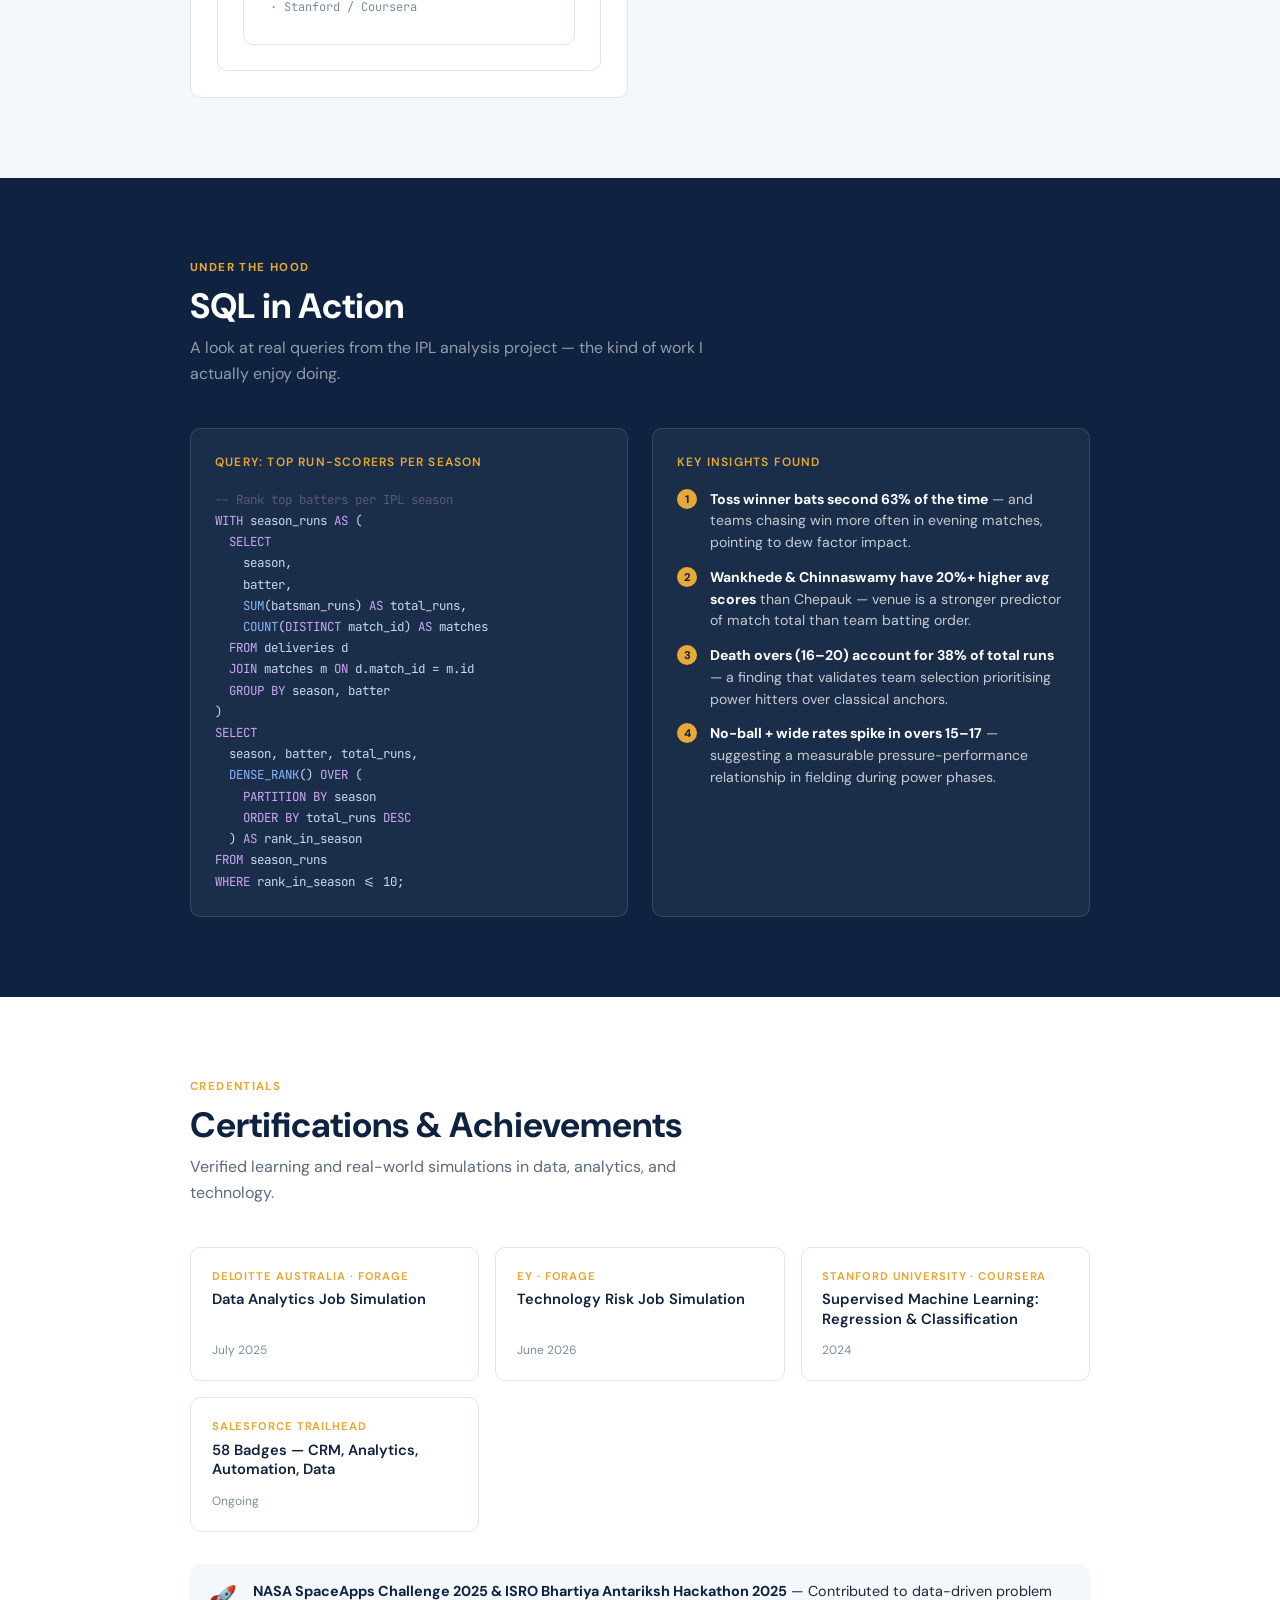
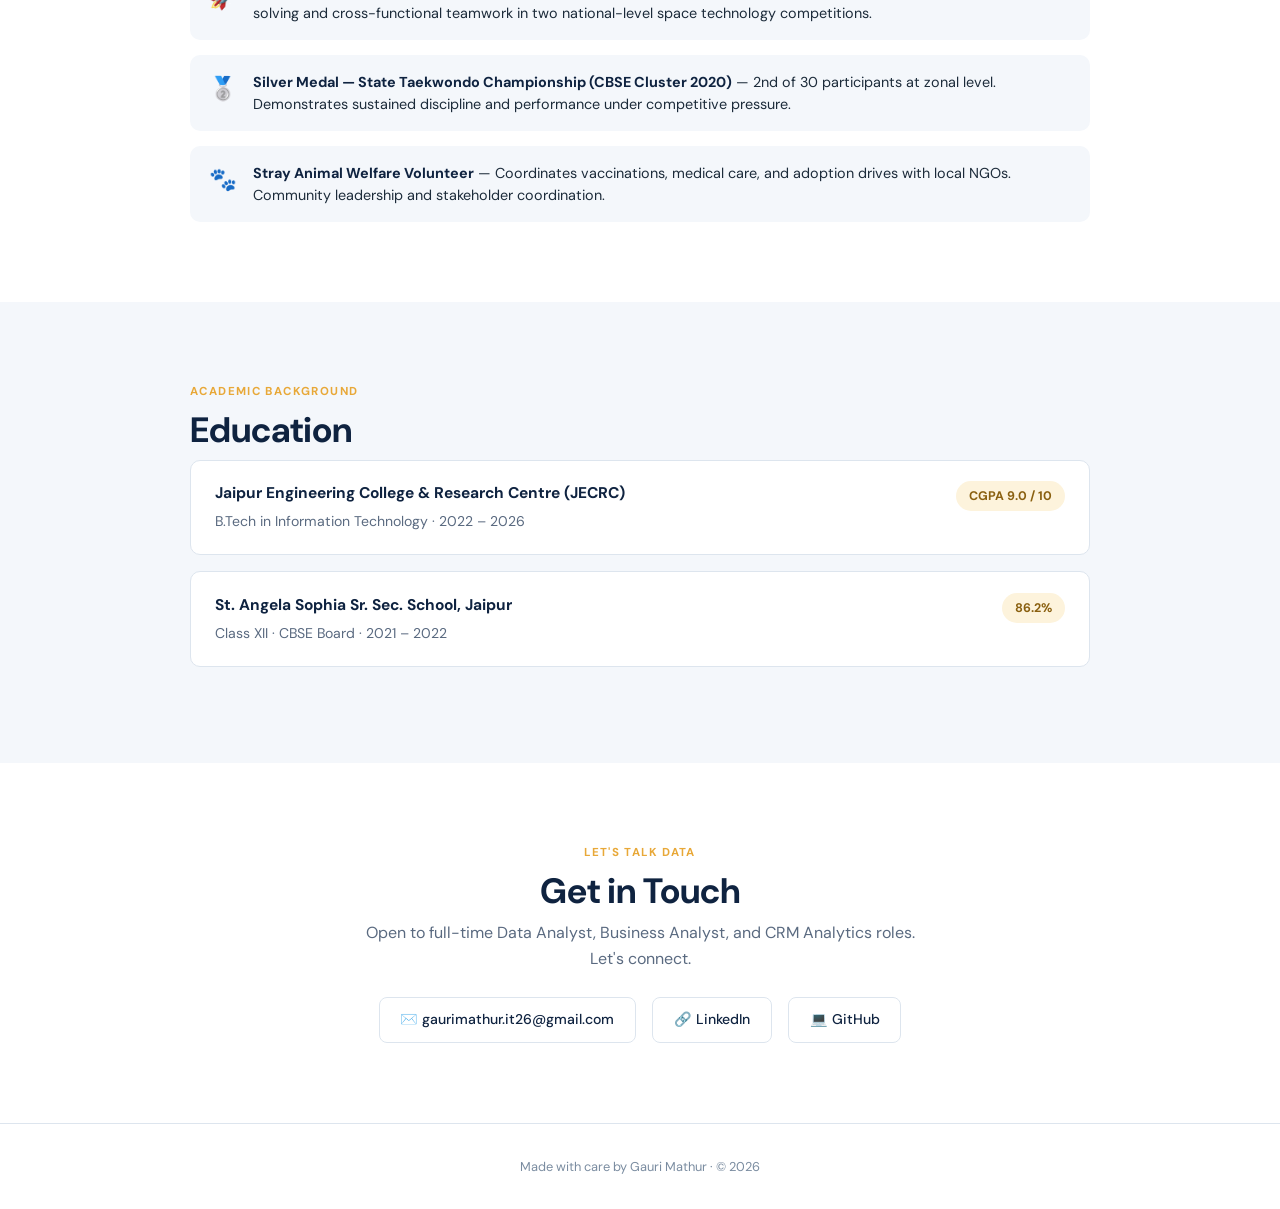
==== commit 86303d1d: "Update index.html" ====
--- a/index.html
+++ b/index.html
@@ -453,7 +453,10 @@
           <div class="proj-outcome">Identified that toss-winning teams bat second 63% of the time and win at a higher rate</div>
           <div class="proj-outcome">Ranked top 10 run-scorers per season using DENSE_RANK() window function</div>
           <div class="proj-outcome">Built a venue-level strike rate analysis table to guide team strategy insights</div>
-        </div>
+        <div style="margin-top: 14px; display: flex; gap: 8px;">
+  <button onclick="openModal('iplDemo')" style="cursor: pointer; padding: 6px 12px; background: #06b6d4; color: #0f172a; border: none; border-radius: 6px; font-weight: bold; font-size: 12px;">▶ Live Demo</button>
+  <button onclick="openModal('iplCode')" style="cursor: pointer; padding: 6px 12px; background: rgba(255,255,255,0.08); color: #fff; border: 1px solid rgba(255,255,255,0.15); border-radius: 6px; font-size: 12px;">{"</>"} View Code</button>
+</div> 
         <div class="proj-tech">SQL · MySQL · Window Functions · CTEs · Data Aggregation</div>
       </div>
 
@@ -470,7 +473,10 @@
           <div class="proj-outcome">Optimised SQL queries — reduced retrieval time ~25% through indexing strategy</div>
         </div>
         <div class="proj-tech">Java · MySQL · JDBC · Schema Design · SQL Optimisation</div>
-      </div>
+    <div style="margin-top: 14px; display: flex; gap: 8px;">
+  <button onclick="openModal('fitnessDemo')" style="cursor: pointer; padding: 6px 12px; background: #06b6d4; color: #0f172a; border: none; border-radius: 6px; font-weight: bold; font-size: 12px;">▶ Live Demo</button>
+  <button onclick="openModal('fitnessCode')" style="cursor: pointer; padding: 6px 12px; background: rgba(255,255,255,0.08); color: #fff; border: 1px solid rgba(255,255,255,0.15); border-radius: 6px; font-size: 12px;">{"</>"} View Code</button>
+</div>  
 
       <div class="proj-card">
         <div class="proj-tag-row">
